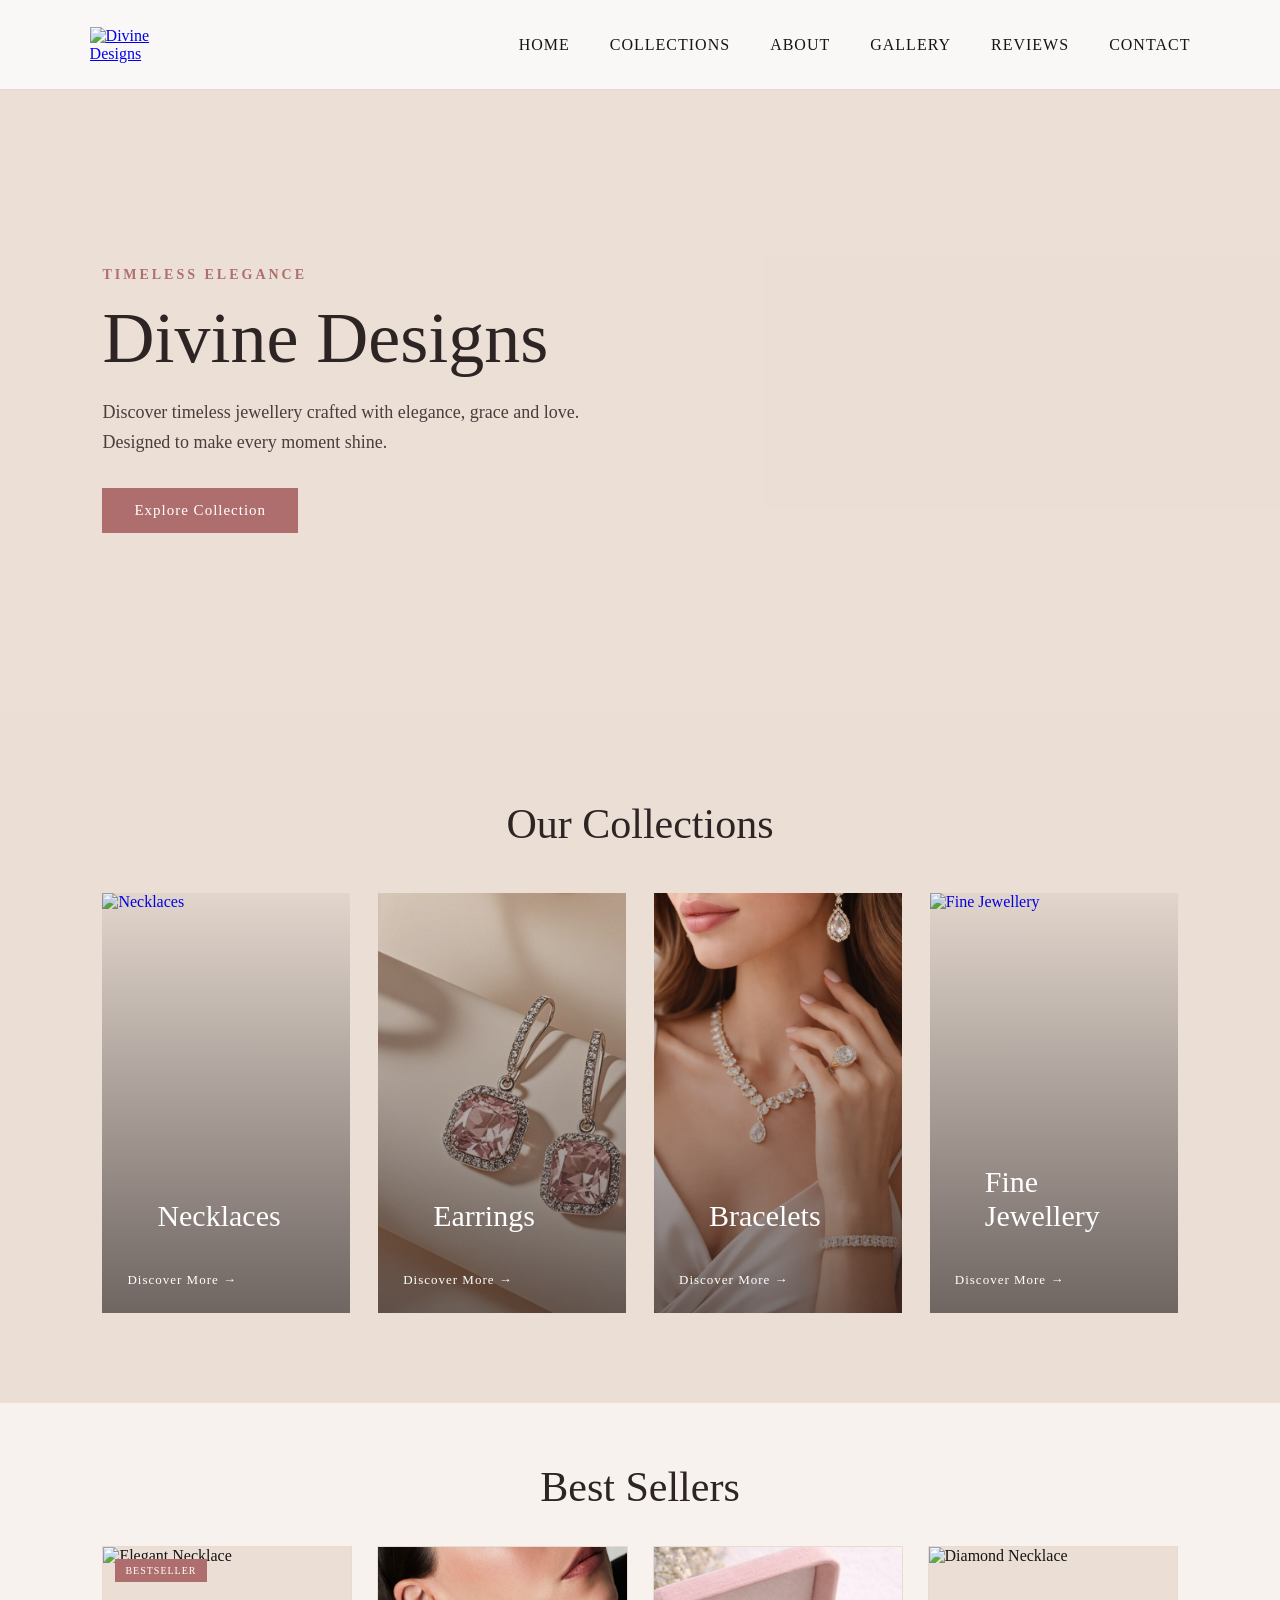
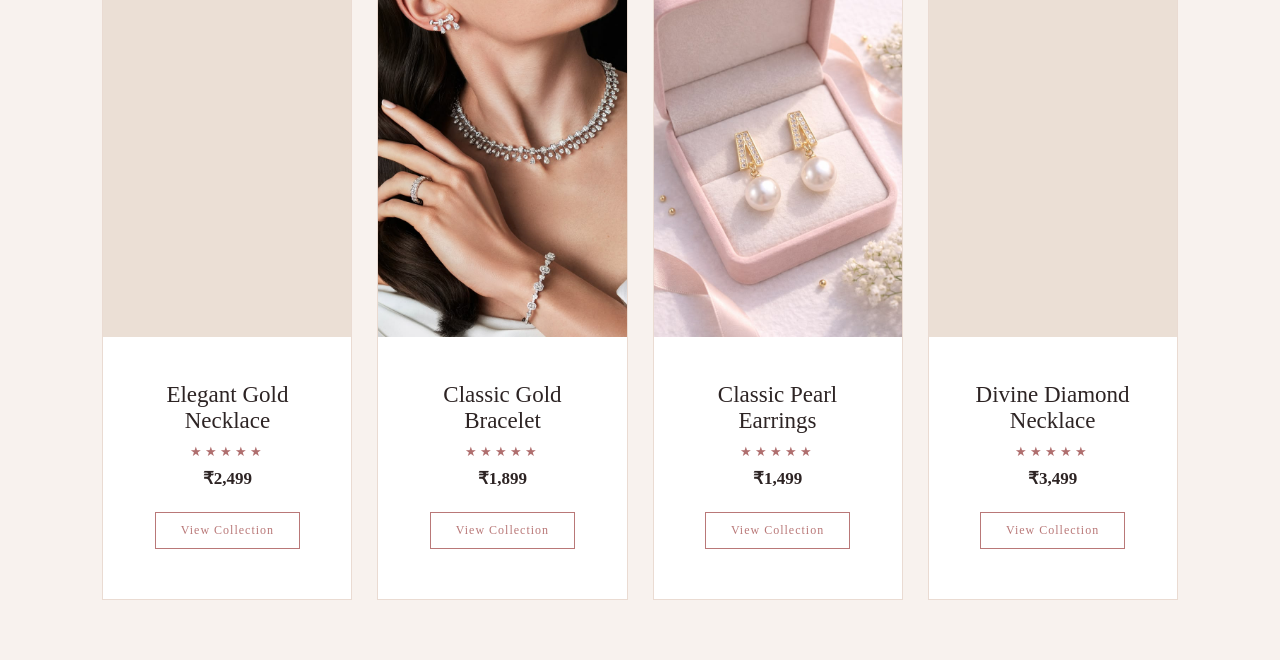
==== index.html @ d39b95ac "Add files via upload" ====
<!DOCTYPE html>
<html lang="en">
<head>
    <meta charset="UTF-8">
    <meta name="viewport" content="width=device-width, initial-scale=1.0">

    <title>Divine Designs | Luxury Jewellery</title>

    <link rel="stylesheet" href="css/style.css">
</head>

<body>

    <!-- Navigation -->
    <header class="navbar">
        <a href="index.html" class="logo">
            <img src="images/logo.png" alt="Divine Designs">
        </a>

        <nav class="nav-links">
            <a href="index.html">Home</a>
            <a href="pages/collections.html">Collections</a>
            <a href="pages/about.html">About</a>
            <a href="pages/gallery.html">Gallery</a>
            <a href="pages/reviews.html">Reviews</a>
            <a href="pages/contact.html">Contact</a>
        </nav>
    </header>
    <!-- Hero Section -->
<section class="hero">
    <div class="hero-content">
        <p class="hero-small">TIMELESS ELEGANCE</p>

        <h1>Divine Designs</h1>

        <p class="hero-text">
            Discover timeless jewellery crafted with elegance,
            grace and love. Designed to make every moment shine.
        </p>

        <a href="pages/collections.html" class="hero-btn">
            Explore Collection
        </a>
    </div>
</section>
<!-- Featured Collections -->
<section class="featured-section">

    <div class="section-heading">
        <h2>Our Collections</h2>
    </div>

    <div class="collection-grid">

        <a href="pages/collections.html" class="collection-card">
            <img src="images/necklace1.jpg" alt="Necklaces">
            <div class="collection-overlay">
                <h3>Necklaces</h3>
                <span>Discover More →</span>
            </div>
        </a>

        <a href="pages/collections.html" class="collection-card">
            <img src="images/earring1.jpg" alt="Earrings">
            <div class="collection-overlay">
                <h3>Earrings</h3>
                <span>Discover More →</span>
            </div>
        </a>

        <a href="pages/collections.html" class="collection-card">
            <img src="images/bracelet1.jpg" alt="Bracelets">
            <div class="collection-overlay">
                <h3>Bracelets</h3>
                <span>Discover More →</span>
            </div>
        </a>

        <a href="pages/collections.html" class="collection-card">
            <img src="images/necklace2.jpg" alt="Fine Jewellery">
            <div class="collection-overlay">
                <h3>Fine Jewellery</h3>
                <span>Discover More →</span>
            </div>
        </a>

    </div>

</section>
<!-- Best Sellers -->
<section class="bestsellers-section">

    <div class="section-heading">
        <h2>Best Sellers</h2>
    </div>

    <div class="product-grid">

        <div class="product-card">
            <div class="product-image">
                <span class="sale-badge">BESTSELLER</span>
                <img src="images/necklace3.jpg" alt="Elegant Necklace">
            </div>
            <div class="product-info">
                <h3>Elegant Gold Necklace</h3>
                <p class="stars">★★★★★</p>
                <p class="price">₹2,499</p>
                <a href="pages/collections.html">View Collection</a>
            </div>
        </div>

        <div class="product-card">
            <div class="product-image">
                <img src="images/bracelet2.jpg" alt="Gold Bracelet">
            </div>
            <div class="product-info">
                <h3>Classic Gold Bracelet</h3>
                <p class="stars">★★★★★</p>
                <p class="price">₹1,899</p>
                <a href="pages/collections.html">View Collection</a>
            </div>
        </div>

        <div class="product-card">
            <div class="product-image">
                <img src="images/earring2.jpg" alt="Pearl Earrings">
            </div>
            <div class="product-info">
                <h3>Classic Pearl Earrings</h3>
                <p class="stars">★★★★★</p>
                <p class="price">₹1,499</p>
                <a href="pages/collections.html">View Collection</a>
            </div>
        </div>

        <div class="product-card">
            <div class="product-image">
                <img src="images/necklace4.jpg" alt="Diamond Necklace">
            </div>
            <div class="product-info">
                <h3>Divine Diamond Necklace</h3>
                <p class="stars">★★★★★</p>
                <p class="price">₹3,499</p>
                <a href="pages/collections.html">View Collection</a>
            </div>
        </div>

    </div>

</section>

</body>
</html>
---- css/style.css ----
/* ==============================
   Divine Designs
   Main Styles
================================= */

* {
    margin: 0;
    padding: 0;
    box-sizing: border-box;
}

body {
    font-family: Georgia, "Times New Roman", serif;
    background: #EBDFD5;
    color: #171414;
}

.navbar {
    width: 100%;
    min-height: 90px;
    padding: 12px 5%;
    display: flex;
    align-items: center;
    justify-content: space-between;
    background: #F8F5F2;
    border-bottom: 1px solid rgba(175, 110, 110, 0.25);
    position: sticky;
    top: 0;
    z-index: 1000;
}

.logo img {
    width: 125px;
    height: auto;
    display: block;
}

.nav-links {
    display: flex;
    align-items: center;
    gap: 32px;
}

.nav-links a {
    text-decoration: none;
    color: #171414;
    font-size: 15px;
    letter-spacing: 1px;
    text-transform: uppercase;
    position: relative;
    transition: color 0.3s ease;
}

.nav-links a::after {
    content: "";
    position: absolute;
    left: 0;
    bottom: -7px;
    width: 0;
    height: 1px;
    background: #AF6E6E;
    transition: width 0.3s ease;
}

.nav-links a:hover {
    color: #AF6E6E;
}

.nav-links a:hover::after {
    width: 100%;
}
/* =========================
   HERO SECTION
========================= */

.hero {
    min-height: 620px;
    background-image: url("../images/hero.jpg");
    background-size: cover;
    background-position: center;
    background-repeat: no-repeat;

    display: flex;
    align-items: center;
    padding: 60px 8%;
    position: relative;
}

/* Soft overlay for better text visibility */
.hero::before {
    content: "";
    position: absolute;
    inset: 0;
    background: rgba(235, 223, 213, 0.25);
}

/* Hero text area */
.hero-content {
    position: relative;
    z-index: 1;
    max-width: 560px;
}

/* Small heading */
.hero-small {
    font-size: 14px;
    letter-spacing: 3px;
    color: #AF6E6E;
    margin-bottom: 18px;
    font-weight: 600;
}

/* Main heading */
.hero h1 {
    font-size: 72px;
    font-weight: 400;
    font-family: Georgia, "Times New Roman", serif;
    color: #2d2424;
    margin: 0 0 20px;
    line-height: 1.05;
}

/* Description */
.hero-text {
    font-size: 18px;
    line-height: 1.7;
    color: #4b3d3d;
    margin-bottom: 30px;
    max-width: 500px;
}

/* Button */
.hero-btn {
    display: inline-block;
    background-color: #AF6E6E;
    color: #ffffff;
    padding: 14px 32px;
    text-decoration: none;
    font-size: 15px;
    letter-spacing: 1px;
    transition: 0.3s ease;
}

/* Button hover */
.hero-btn:hover {
    background-color: #8f5555;
    transform: translateY(-2px);
}
/* =========================
   FEATURED COLLECTIONS
========================= */

.featured-section {
    background-color: #EBDFD5;
    padding: 90px 8%;
}

.section-heading {
    text-align: center;
    margin-bottom: 45px;
}

.section-heading p {
    color: #AF6E6E;
    font-size: 13px;
    letter-spacing: 3px;
    margin-bottom: 10px;
}

.section-heading h2 {
    color: #2d2424;
    font-family: Georgia, "Times New Roman", serif;
    font-size: 42px;
    font-weight: 400;
    margin: 0;
}

.collection-grid {
    display: grid;
    grid-template-columns: repeat(4, 1fr);
    gap: 22px;
}

.collection-card {
    position: relative;
    height: 360px;
    overflow: hidden;
    text-decoration: none;
    display: block;
}

.collection-card img {
    width: 100%;
    height: 100%;
    object-fit: cover;
    transition: transform 0.5s ease;
}

.collection-card::after {
    content: "";
    position: absolute;
    inset: 0;
    background: linear-gradient(
        to top,
        rgba(45, 36, 36, 0.65),
        rgba(45, 36, 36, 0.05)
    );
}

.collection-overlay {
    position: absolute;
    bottom: 25px;
    left: 25px;
    z-index: 2;
    color: white;
}

.collection-overlay h3 {
    font-family: Georgia, "Times New Roman", serif;
    font-size: 28px;
    font-weight: 400;
    margin: 0 0 8px;
}

.collection-overlay span {
    font-size: 13px;
    letter-spacing: 1px;
}

.collection-card:hover img {
    transform: scale(1.06);
}
/* =========================
   BEST SELLERS
========================= */

.bestsellers-section {
    background-color: #F8F2EE;
    padding: 90px 8%;
}

.product-grid {
    display: grid;
    grid-template-columns: repeat(4, 1fr);
    gap: 25px;
}

.product-card {
    background-color: #ffffff;
    border: 1px solid #E5D4CC;
    transition: 0.3s ease;
}

.product-card:hover {
    transform: translateY(-6px);
}

.product-image {
    height: 300px;
    position: relative;
    overflow: hidden;
    background-color: #EBDFD5;
}

.product-image img {
    width: 100%;
    height: 100%;
    object-fit: cover;
    transition: transform 0.5s ease;
}

.product-card:hover .product-image img {
    transform: scale(1.05);
}

.sale-badge {
    position: absolute;
    top: 12px;
    left: 12px;
    z-index: 2;
    background-color: #AF6E6E;
    color: white;
    padding: 6px 10px;
    font-size: 10px;
    letter-spacing: 1px;
}

.product-info {
    text-align: center;
    padding: 20px 15px 25px;
}

.product-info h3 {
    font-family: Georgia, "Times New Roman", serif;
    font-size: 19px;
    font-weight: 400;
    color: #2d2424;
    margin: 0 0 8px;
}

.stars {
    color: #AF6E6E;
    letter-spacing: 3px;
    font-size: 13px;
    margin: 8px 0;
}

.price {
    font-size: 17px;
    color: #2d2424;
    font-weight: 600;
    margin: 10px 0 15px;
}

.product-info a {
    display: inline-block;
    color: #AF6E6E;
    border: 1px solid #AF6E6E;
    padding: 9px 18px;
    text-decoration: none;
    font-size: 12px;
    letter-spacing: 1px;
    transition: 0.3s ease;
}

.product-info a:hover {
    background-color: #AF6E6E;
    color: white;
}
/* =========================
   COMPACT HEADER
========================= */

.navbar {
    height: 100px;
    padding: 0 80px;
    display: flex;
    align-items: center;
    justify-content: space-between;
    background: #faf8f6;
}

.logo img {
    width: 105px;
    height: auto;
    display: block;
}

.nav-links {
    display: flex;
    align-items: center;
    gap: 40px;
}

.nav-links a {
    font-size: 16px;
    letter-spacing: 1px;
}
/* =========================
   COLLECTIONS SECTION
========================= */

.collections {
    padding: 70px 8%;
    background: #eee1d7;
    text-align: center;
}

.collections h2 {
    font-size: 48px;
    margin-bottom: 45px;
}

.collection-grid {
    display: grid;
    grid-template-columns: repeat(4, 1fr);
    gap: 28px;
}

.collection-card {
    position: relative;
    height: 420px;
    overflow: hidden;
}

.collection-card img {
    width: 100%;
    height: 100%;
    object-fit: cover;
}

.collection-card h3 {
    position: absolute;
    bottom: 55px;
    left: 30px;
    color: white;
    font-size: 30px;
    margin: 0;
}

.collection-card a {
    position: absolute;
    bottom: 25px;
    left: 30px;
    color: white;
    font-size: 16px;
    text-decoration: none;
}
/* =========================
   BEST SELLERS
========================= */

.best-sellers {
    padding: 75px 8%;
    background: #faf7f4;
    text-align: center;
}

.best-sellers h2 {
    font-size: 48px;
    margin-bottom: 45px;
}

.products-grid {
    display: grid;
    grid-template-columns: repeat(4, 1fr);
    gap: 28px;
}

.product-card {
    background: #fff;
    border: 1px solid #eadbd2;
    overflow: hidden;
}

.product-card img {
    width: 100%;
    height: 300px;
    object-fit: cover;
}

.product-card h3 {
    font-size: 23px;
    margin: 25px 15px 10px;
}

.product-card p {
    margin: 8px 0;
}

.product-card a {
    display: inline-block;
    margin: 15px 0 25px;
    padding: 10px 25px;
    border: 1px solid #b97878;
    color: #b97878;
    text-decoration: none;
}
/* Compact Header */
.navbar {
    height: 90px;
    padding: 0 7%;
    display: flex;
    align-items: center;
}

/* Smaller Logo */
.logo img {
    width: 80px;
    height: auto;
}

/* Navigation alignment */
.nav-links {
    display: flex;
    align-items: center;
    gap: 40px;
}
/* Improve Best Sellers spacing */
.bestsellers-section {
    padding: 60px 8%;
}

.bestsellers-section .section-heading {
    margin-bottom: 35px;
}

.bestsellers-section .product-image {
    height: 390px;
}

.bestsellers-section .product-image img {
    height: 100%;
    object-fit: cover;
}
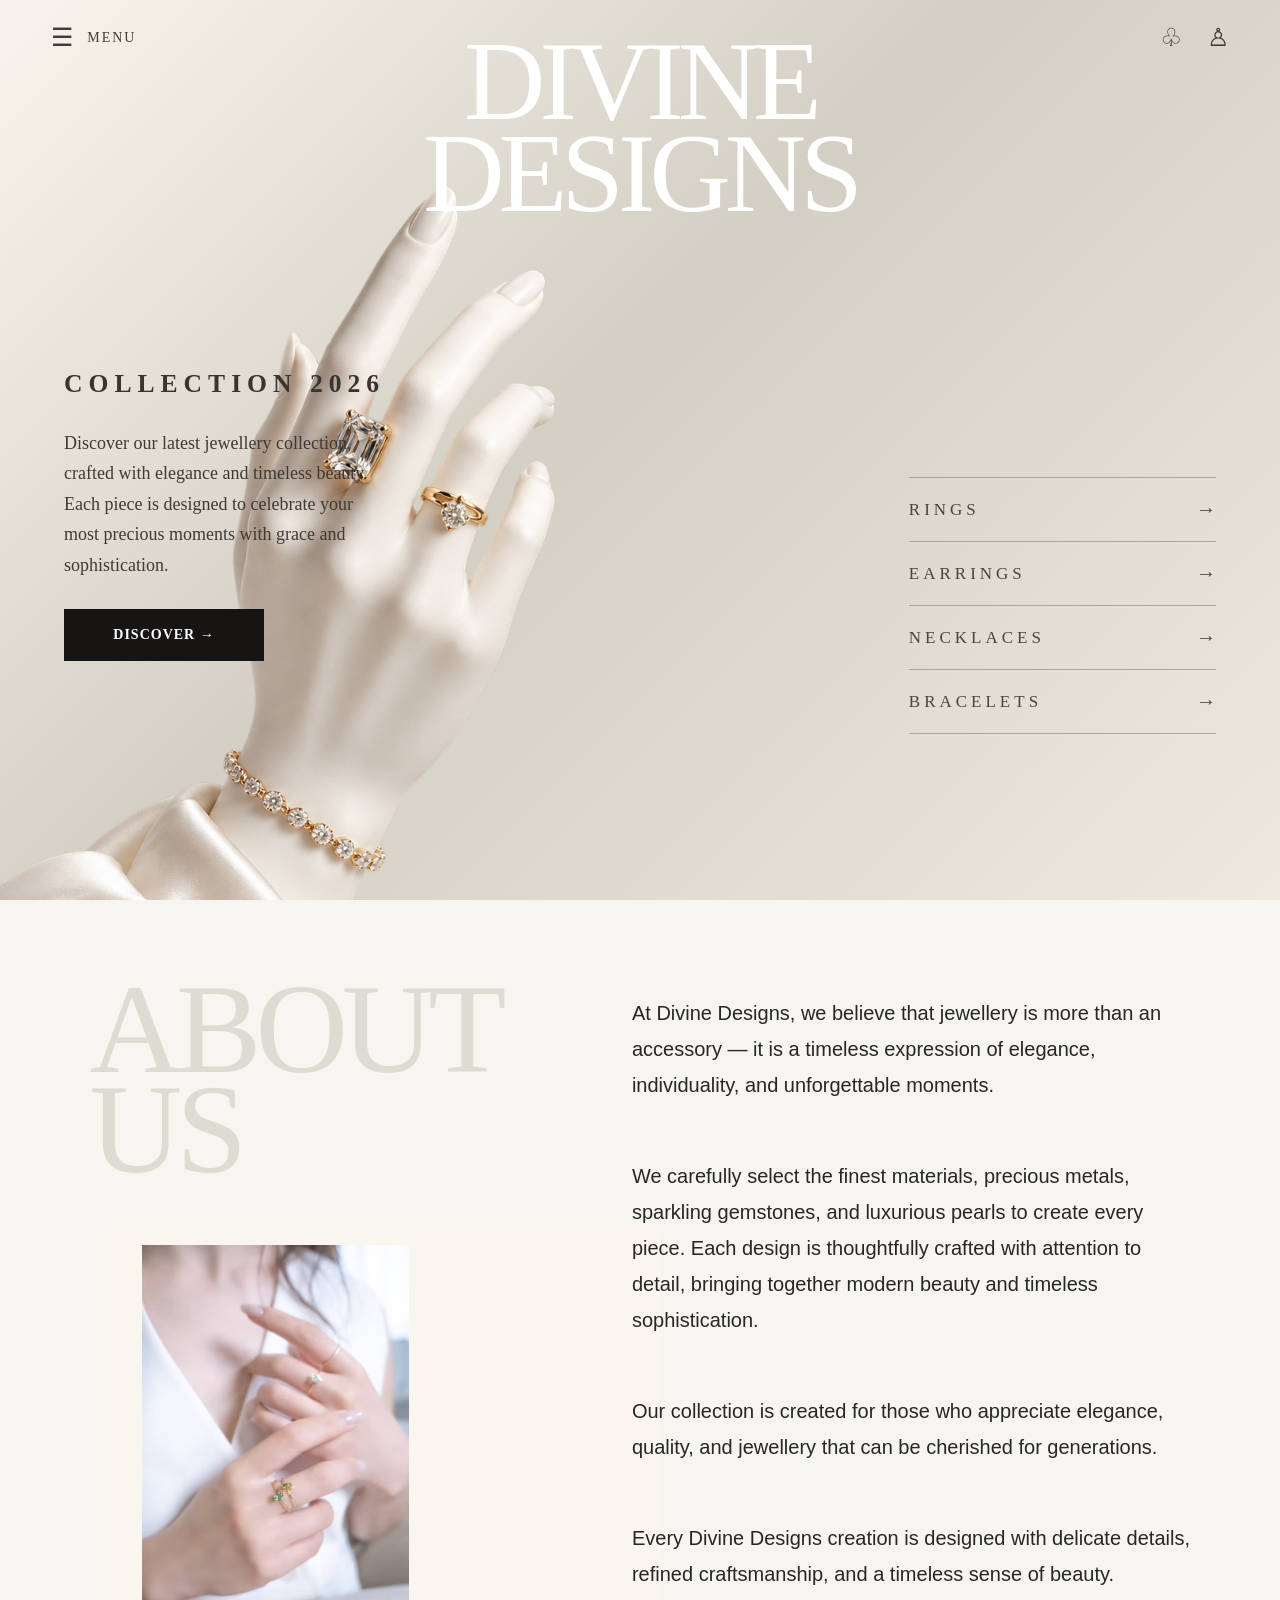
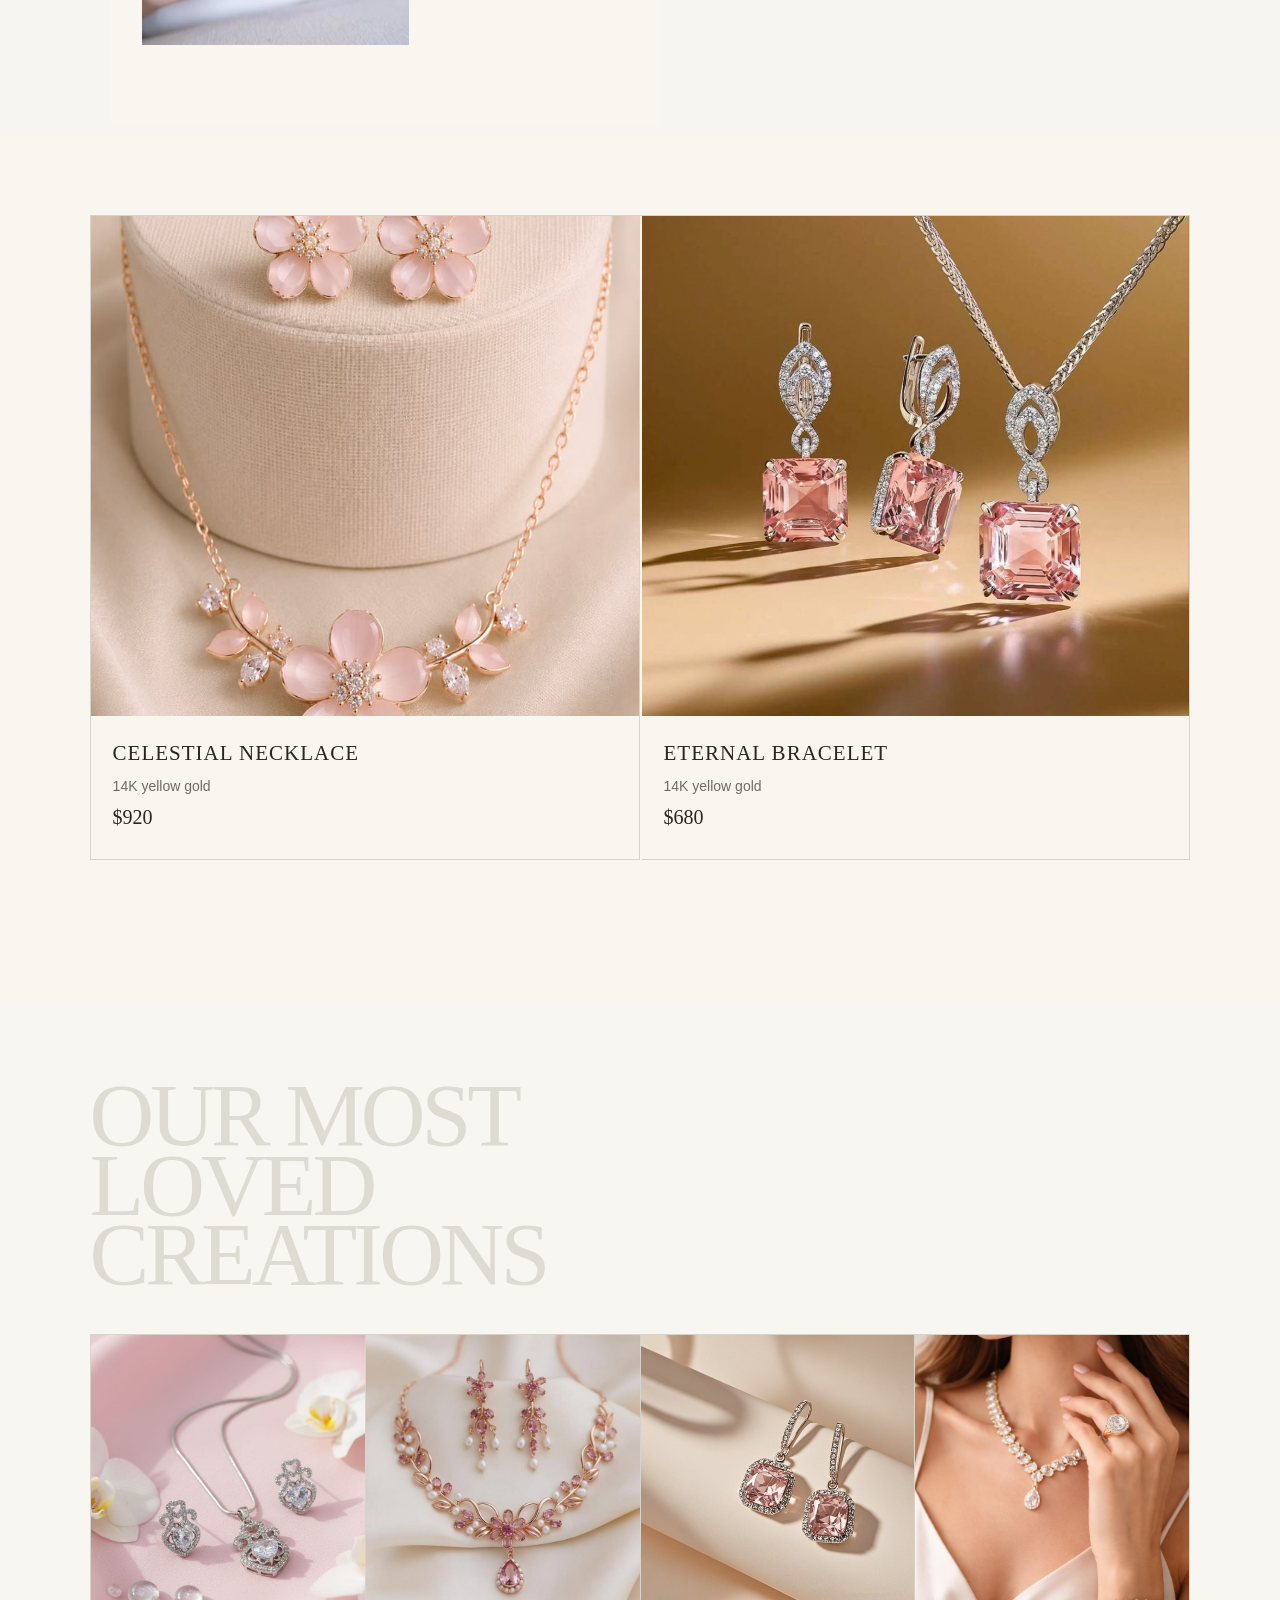
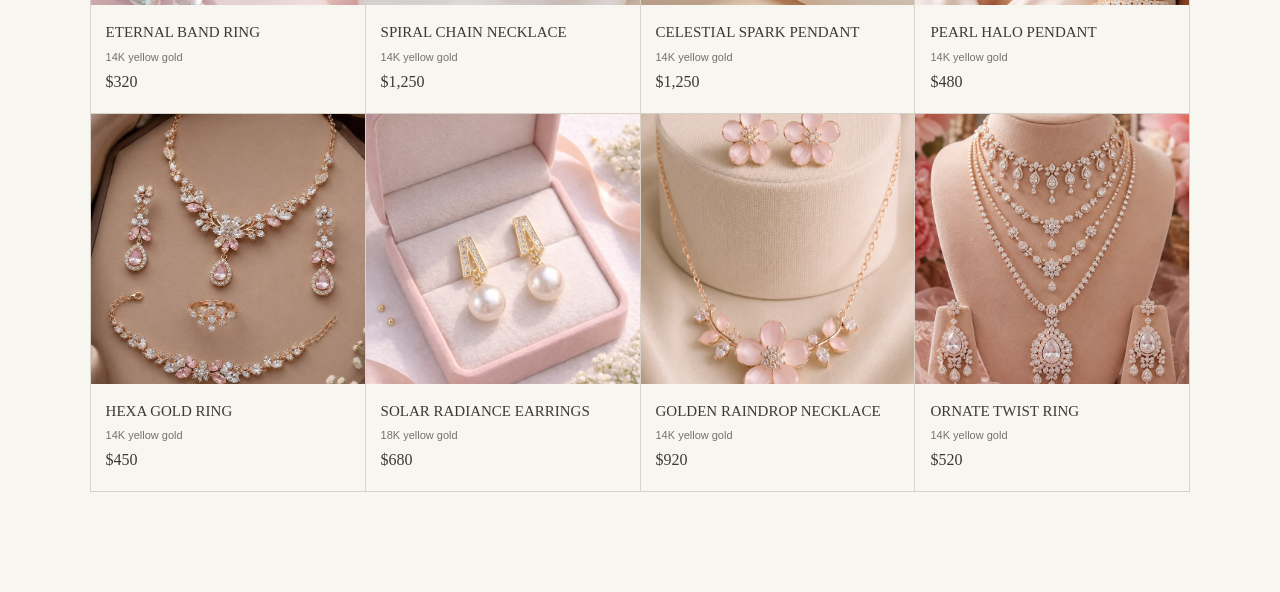
==== commit 163f2f25: "Updated jewellery website" ====
--- a/index.html
+++ b/index.html
@@ -1,153 +1,361 @@
-<!DOCTYPE html>
-<html lang="en">
-<head>
-    <meta charset="UTF-8">
-    <meta name="viewport" content="width=device-width, initial-scale=1.0">
-
-    <title>Divine Designs | Luxury Jewellery</title>
-
-    <link rel="stylesheet" href="css/style.css">
-</head>
-
-<body>
-
-    <!-- Navigation -->
-    <header class="navbar">
-        <a href="index.html" class="logo">
-            <img src="images/logo.png" alt="Divine Designs">
-        </a>
-
-        <nav class="nav-links">
-            <a href="index.html">Home</a>
-            <a href="pages/collections.html">Collections</a>
-            <a href="pages/about.html">About</a>
-            <a href="pages/gallery.html">Gallery</a>
-            <a href="pages/reviews.html">Reviews</a>
-            <a href="pages/contact.html">Contact</a>
-        </nav>
-    </header>
-    <!-- Hero Section -->
-<section class="hero">
-    <div class="hero-content">
-        <p class="hero-small">TIMELESS ELEGANCE</p>
-
-        <h1>Divine Designs</h1>
-
-        <p class="hero-text">
-            Discover timeless jewellery crafted with elegance,
-            grace and love. Designed to make every moment shine.
-        </p>
-
-        <a href="pages/collections.html" class="hero-btn">
-            Explore Collection
-        </a>
-    </div>
-</section>
-<!-- Featured Collections -->
-<section class="featured-section">
-
-    <div class="section-heading">
-        <h2>Our Collections</h2>
-    </div>
-
-    <div class="collection-grid">
-
-        <a href="pages/collections.html" class="collection-card">
-            <img src="images/necklace1.jpg" alt="Necklaces">
-            <div class="collection-overlay">
-                <h3>Necklaces</h3>
-                <span>Discover More →</span>
-            </div>
-        </a>
-
-        <a href="pages/collections.html" class="collection-card">
-            <img src="images/earring1.jpg" alt="Earrings">
-            <div class="collection-overlay">
-                <h3>Earrings</h3>
-                <span>Discover More →</span>
-            </div>
-        </a>
-
-        <a href="pages/collections.html" class="collection-card">
-            <img src="images/bracelet1.jpg" alt="Bracelets">
-            <div class="collection-overlay">
-                <h3>Bracelets</h3>
-                <span>Discover More →</span>
-            </div>
-        </a>
-
-        <a href="pages/collections.html" class="collection-card">
-            <img src="images/necklace2.jpg" alt="Fine Jewellery">
-            <div class="collection-overlay">
-                <h3>Fine Jewellery</h3>
-                <span>Discover More →</span>
-            </div>
-        </a>
-
-    </div>
-
-</section>
-<!-- Best Sellers -->
-<section class="bestsellers-section">
-
-    <div class="section-heading">
-        <h2>Best Sellers</h2>
-    </div>
-
-    <div class="product-grid">
-
-        <div class="product-card">
-            <div class="product-image">
-                <span class="sale-badge">BESTSELLER</span>
-                <img src="images/necklace3.jpg" alt="Elegant Necklace">
-            </div>
-            <div class="product-info">
-                <h3>Elegant Gold Necklace</h3>
-                <p class="stars">★★★★★</p>
-                <p class="price">₹2,499</p>
-                <a href="pages/collections.html">View Collection</a>
-            </div>
-        </div>
-
-        <div class="product-card">
-            <div class="product-image">
-                <img src="images/bracelet2.jpg" alt="Gold Bracelet">
-            </div>
-            <div class="product-info">
-                <h3>Classic Gold Bracelet</h3>
-                <p class="stars">★★★★★</p>
-                <p class="price">₹1,899</p>
-                <a href="pages/collections.html">View Collection</a>
-            </div>
-        </div>
-
-        <div class="product-card">
-            <div class="product-image">
-                <img src="images/earring2.jpg" alt="Pearl Earrings">
-            </div>
-            <div class="product-info">
-                <h3>Classic Pearl Earrings</h3>
-                <p class="stars">★★★★★</p>
-                <p class="price">₹1,499</p>
-                <a href="pages/collections.html">View Collection</a>
-            </div>
-        </div>
-
-        <div class="product-card">
-            <div class="product-image">
-                <img src="images/necklace4.jpg" alt="Diamond Necklace">
-            </div>
-            <div class="product-info">
-                <h3>Divine Diamond Necklace</h3>
-                <p class="stars">★★★★★</p>
-                <p class="price">₹3,499</p>
-                <a href="pages/collections.html">View Collection</a>
-            </div>
-        </div>
-
-    </div>
-
-</section>
-
-</body>
-</html>
+<!DOCTYPE html>
+<html lang="en">
+
+<head>
+    <meta charset="UTF-8">
+    <meta name="viewport" content="width=device-width, initial-scale=1.0">
+
+    <title>Divine Designs | Luxury Jewellery</title>
+
+    <link rel="stylesheet" href="css/style.css">
+</head>
+
+<body>
+
+    <!-- =========================
+         HERO SECTION
+    ========================== -->
+
+    <section class="hero">
+
+        <!-- Background Image -->
+        <div class="hero-background"></div>
+
+
+        <!-- =========================
+             TOP HEADER
+        ========================== -->
+
+        <header class="luxury-header">
+
+            <!-- Left Menu -->
+            <div class="menu-button">
+                <span class="menu-icon">☰</span>
+                <span>MENU</span>
+            </div>
+
+            <!-- Right Icons -->
+            <div class="header-icons">
+
+                <a href="#" aria-label="Shopping bag">
+                    ♧
+                </a>
+
+                <a href="#" aria-label="Account">
+                    ♙
+                </a>
+
+            </div>
+
+        </header>
+
+
+        <!-- =========================
+             MAIN TITLE
+        ========================== -->
+
+        <h1 class="hero-title">
+            DIVINE
+            <br>
+            DESIGNS
+        </h1>
+
+
+        <!-- =========================
+             LEFT CONTENT
+        ========================== -->
+
+        <div class="hero-content">
+
+            <h2>
+                COLLECTION 2026
+            </h2>
+
+            <p>
+                Discover our latest jewellery collection,<br>
+                crafted with elegance and timeless beauty.<br>
+                Each piece is designed to celebrate your<br>
+                most precious moments with grace and<br>
+                sophistication.
+            </p>
+
+            <button class="discover-button">
+                DISCOVER →
+            </button>
+
+        </div>
+
+
+        <!-- =========================
+             HAND IMAGE
+        ========================== -->
+
+        <img
+            src="images/hand.png"
+            alt="Luxury jewellery hand"
+            class="hero-hand"
+        >
+
+
+        <!-- =========================
+             RIGHT CATEGORIES
+        ========================== -->
+
+        <div class="hero-categories">
+
+            <a href="#">
+                <span>RINGS</span>
+                <span>→</span>
+            </a>
+
+            <a href="#">
+                <span>EARRINGS</span>
+                <span>→</span>
+            </a>
+
+            <a href="#">
+                <span>NECKLACES</span>
+                <span>→</span>
+            </a>
+
+            <a href="#">
+                <span>BRACELETS</span>
+                <span>→</span>
+            </a>
+
+        </div>
+
+    </section>
+    <!-- ================= ABOUT SECTION ================= -->
+
+<section class="about-section">
+
+    <div class="about-title">
+        <h2>ABOUT<br>US</h2>
+        <div class="about-model">
+    <img src="images/model.jpg" alt="Jewellery Model">
+</div>
+    </div>
+
+    <div class="about-content">
+
+        <p>
+            At Divine Designs, we believe that jewellery is more than an accessory —
+            it is a timeless expression of elegance, individuality, and unforgettable moments.
+        </p>
+
+        <p>
+            We carefully select the finest materials, precious metals, sparkling gemstones,
+            and luxurious pearls to create every piece. Each design is thoughtfully crafted
+            with attention to detail, bringing together modern beauty and timeless sophistication.
+        </p>
+
+        <p>
+            Our collection is created for those who appreciate elegance, quality,
+            and jewellery that can be cherished for generations.
+        </p>
+        <p>
+            Every Divine Designs creation is designed with delicate details,
+            refined craftsmanship, and a timeless sense of beauty.
+        </p>
+
+    </div>
+
+</section>
+
+
+
+<!-- ================= FEATURED JEWELLERY ================= -->
+
+<section class="featured-jewellery">
+
+
+    <div class="featured-products">
+
+        <!-- Necklace -->
+
+        <a href="#" class="featured-card">
+
+            <div class="featured-image">
+                <img src="images/necklace2.jpg" alt="Luxury Necklace">
+            </div>
+
+            <div class="featured-info">
+                <h3>CELESTIAL NECKLACE</h3>
+                <p>14K yellow gold</p>
+                <span>$920</span>
+    
+
+            </div>
+
+        </a>
+
+
+        <!-- Bracelet -->
+
+        <a href="#" class="featured-card">
+
+            <div class="featured-image">
+                <img src="images/necklace5.jpg" alt="Luxury Bracelet">
+            </div>
+
+            <div class="featured-info">
+                <h3>ETERNAL BRACELET</h3>
+                <p>14K yellow gold</p>
+                <span>$680</span>
+            </div>
+
+        </a>
+
+    </div>
+
+</section>
+
+<!-- =========================
+     OUR MOST LOVED CREATIONS
+========================= -->
+
+<section class="loved-section">
+
+    <div class="loved-heading">
+        <p>OUR MOST</p>
+        <p>LOVED</p>
+        <p>CREATIONS</p>
+    </div>
+
+
+    <div class="loved-grid">
+
+        <!-- Product 1 -->
+        <div class="loved-card">
+
+            <div class="loved-image">
+                <img src="images/pendant1.jpg" alt="Elegant Gold Ring">
+            </div>
+
+            <div class="loved-info">
+                <h3>ETERNAL BAND RING</h3>
+                <p>14K yellow gold</p>
+                <span>$320</span>
+            </div>
+
+        </div>
+
+
+        <!-- Product 2 -->
+        <div class="loved-card">
+
+            <div class="loved-image">
+                <img src="images/necklace1.jpg" alt="Gold Chain Necklace">
+            </div>
+
+            <div class="loved-info">
+                <h3>SPIRAL CHAIN NECKLACE</h3>
+                <p>14K yellow gold</p>
+                <span>$1,250</span>
+            </div>
+
+        </div>
+
+
+        <!-- Product 3 -->
+        <div class="loved-card">
+
+            <div class="loved-image">
+                <img src="images/earrings1.jpg" alt="Gold Pendant">
+            </div>
+
+            <div class="loved-info">
+                <h3>CELESTIAL SPARK PENDANT</h3>
+                <p>14K yellow gold</p>
+                <span>$1,250</span>
+            </div>
+
+        </div>
+
+
+        <!-- Product 4 -->
+        <div class="loved-card">
+
+            <div class="loved-image">
+                <img src="images/bracelet1.jpg" alt="Pearl Pendant">
+            </div>
+
+            <div class="loved-info">
+                <h3>PEARL HALO PENDANT</h3>
+                <p>14K yellow gold</p>
+                <span>$480</span>
+            </div>
+
+        </div>
+
+
+        <!-- Product 5 -->
+        <div class="loved-card">
+
+            <div class="loved-image">
+                <img src="images/necklace3.jpg" alt="Hexa Gold Ring">
+            </div>
+
+            <div class="loved-info">
+                <h3>HEXA GOLD RING</h3>
+                <p>14K yellow gold</p>
+                <span>$450</span>
+            </div>
+
+        </div>
+
+
+        <!-- Product 6 -->
+        <div class="loved-card">
+
+            <div class="loved-image">
+                <img src="images/earrings2.jpg" alt="Gold Earrings">
+            </div>
+
+            <div class="loved-info">
+                <h3>SOLAR RADIANCE EARRINGS</h3>
+                <p>18K yellow gold</p>
+                <span>$680</span>
+            </div>
+
+        </div>
+
+
+        <!-- Product 7 -->
+        <div class="loved-card">
+
+            <div class="loved-image">
+                <img src="images/necklace2.jpg" alt="Diamond Necklace">
+            </div>
+
+            <div class="loved-info">
+                <h3>GOLDEN RAINDROP NECKLACE</h3>
+                <p>14K yellow gold</p>
+                <span>$920</span>
+            </div>
+
+        </div>
+
+
+        <!-- Product 8 -->
+        <div class="loved-card">
+
+            <div class="loved-image">
+                <img src="images/necklace4.jpg" alt="Ornate Gold Ring">
+            </div>
+
+            <div class="loved-info">
+                <h3>ORNATE TWIST RING</h3>
+                <p>14K yellow gold</p>
+                <span>$520</span>
+            </div>
+
+        </div>
+
+    </div>
+
+</section>
+
+</body>
+</html>
--- a/css/style.css
+++ b/css/style.css
@@ -1,495 +1,1384 @@
-/* ==============================
-   Divine Designs
-   Main Styles
-================================= */
-
-* {
-    margin: 0;
-    padding: 0;
-    box-sizing: border-box;
-}
-
-body {
-    font-family: Georgia, "Times New Roman", serif;
-    background: #EBDFD5;
-    color: #171414;
-}
-
-.navbar {
-    width: 100%;
-    min-height: 90px;
-    padding: 12px 5%;
-    display: flex;
-    align-items: center;
-    justify-content: space-between;
-    background: #F8F5F2;
-    border-bottom: 1px solid rgba(175, 110, 110, 0.25);
-    position: sticky;
-    top: 0;
-    z-index: 1000;
-}
-
-.logo img {
-    width: 125px;
-    height: auto;
-    display: block;
-}
-
-.nav-links {
-    display: flex;
-    align-items: center;
-    gap: 32px;
-}
-
-.nav-links a {
-    text-decoration: none;
-    color: #171414;
-    font-size: 15px;
-    letter-spacing: 1px;
-    text-transform: uppercase;
-    position: relative;
-    transition: color 0.3s ease;
-}
-
-.nav-links a::after {
-    content: "";
-    position: absolute;
-    left: 0;
-    bottom: -7px;
-    width: 0;
-    height: 1px;
-    background: #AF6E6E;
-    transition: width 0.3s ease;
-}
-
-.nav-links a:hover {
-    color: #AF6E6E;
-}
-
-.nav-links a:hover::after {
-    width: 100%;
-}
-/* =========================
-   HERO SECTION
-========================= */
-
-.hero {
-    min-height: 620px;
-    background-image: url("../images/hero.jpg");
-    background-size: cover;
-    background-position: center;
-    background-repeat: no-repeat;
-
-    display: flex;
-    align-items: center;
-    padding: 60px 8%;
-    position: relative;
-}
-
-/* Soft overlay for better text visibility */
-.hero::before {
-    content: "";
-    position: absolute;
-    inset: 0;
-    background: rgba(235, 223, 213, 0.25);
-}
-
-/* Hero text area */
-.hero-content {
-    position: relative;
-    z-index: 1;
-    max-width: 560px;
-}
-
-/* Small heading */
-.hero-small {
-    font-size: 14px;
-    letter-spacing: 3px;
-    color: #AF6E6E;
-    margin-bottom: 18px;
-    font-weight: 600;
-}
-
-/* Main heading */
-.hero h1 {
-    font-size: 72px;
-    font-weight: 400;
-    font-family: Georgia, "Times New Roman", serif;
-    color: #2d2424;
-    margin: 0 0 20px;
-    line-height: 1.05;
-}
-
-/* Description */
-.hero-text {
-    font-size: 18px;
-    line-height: 1.7;
-    color: #4b3d3d;
-    margin-bottom: 30px;
-    max-width: 500px;
-}
-
-/* Button */
-.hero-btn {
-    display: inline-block;
-    background-color: #AF6E6E;
-    color: #ffffff;
-    padding: 14px 32px;
-    text-decoration: none;
-    font-size: 15px;
-    letter-spacing: 1px;
-    transition: 0.3s ease;
-}
-
-/* Button hover */
-.hero-btn:hover {
-    background-color: #8f5555;
-    transform: translateY(-2px);
-}
-/* =========================
-   FEATURED COLLECTIONS
-========================= */
-
-.featured-section {
-    background-color: #EBDFD5;
-    padding: 90px 8%;
-}
-
-.section-heading {
-    text-align: center;
-    margin-bottom: 45px;
-}
-
-.section-heading p {
-    color: #AF6E6E;
-    font-size: 13px;
-    letter-spacing: 3px;
-    margin-bottom: 10px;
-}
-
-.section-heading h2 {
-    color: #2d2424;
-    font-family: Georgia, "Times New Roman", serif;
-    font-size: 42px;
-    font-weight: 400;
-    margin: 0;
-}
-
-.collection-grid {
-    display: grid;
-    grid-template-columns: repeat(4, 1fr);
-    gap: 22px;
-}
-
-.collection-card {
-    position: relative;
-    height: 360px;
-    overflow: hidden;
-    text-decoration: none;
-    display: block;
-}
-
-.collection-card img {
-    width: 100%;
-    height: 100%;
-    object-fit: cover;
-    transition: transform 0.5s ease;
-}
-
-.collection-card::after {
-    content: "";
-    position: absolute;
-    inset: 0;
-    background: linear-gradient(
-        to top,
-        rgba(45, 36, 36, 0.65),
-        rgba(45, 36, 36, 0.05)
-    );
-}
-
-.collection-overlay {
-    position: absolute;
-    bottom: 25px;
-    left: 25px;
-    z-index: 2;
-    color: white;
-}
-
-.collection-overlay h3 {
-    font-family: Georgia, "Times New Roman", serif;
-    font-size: 28px;
-    font-weight: 400;
-    margin: 0 0 8px;
-}
-
-.collection-overlay span {
-    font-size: 13px;
-    letter-spacing: 1px;
-}
-
-.collection-card:hover img {
-    transform: scale(1.06);
-}
-/* =========================
-   BEST SELLERS
-========================= */
-
-.bestsellers-section {
-    background-color: #F8F2EE;
-    padding: 90px 8%;
-}
-
-.product-grid {
-    display: grid;
-    grid-template-columns: repeat(4, 1fr);
-    gap: 25px;
-}
-
-.product-card {
-    background-color: #ffffff;
-    border: 1px solid #E5D4CC;
-    transition: 0.3s ease;
-}
-
-.product-card:hover {
-    transform: translateY(-6px);
-}
-
-.product-image {
-    height: 300px;
-    position: relative;
-    overflow: hidden;
-    background-color: #EBDFD5;
-}
-
-.product-image img {
-    width: 100%;
-    height: 100%;
-    object-fit: cover;
-    transition: transform 0.5s ease;
-}
-
-.product-card:hover .product-image img {
-    transform: scale(1.05);
-}
-
-.sale-badge {
-    position: absolute;
-    top: 12px;
-    left: 12px;
-    z-index: 2;
-    background-color: #AF6E6E;
-    color: white;
-    padding: 6px 10px;
-    font-size: 10px;
-    letter-spacing: 1px;
-}
-
-.product-info {
-    text-align: center;
-    padding: 20px 15px 25px;
-}
-
-.product-info h3 {
-    font-family: Georgia, "Times New Roman", serif;
-    font-size: 19px;
-    font-weight: 400;
-    color: #2d2424;
-    margin: 0 0 8px;
-}
-
-.stars {
-    color: #AF6E6E;
-    letter-spacing: 3px;
-    font-size: 13px;
-    margin: 8px 0;
-}
-
-.price {
-    font-size: 17px;
-    color: #2d2424;
-    font-weight: 600;
-    margin: 10px 0 15px;
-}
-
-.product-info a {
-    display: inline-block;
-    color: #AF6E6E;
-    border: 1px solid #AF6E6E;
-    padding: 9px 18px;
-    text-decoration: none;
-    font-size: 12px;
-    letter-spacing: 1px;
-    transition: 0.3s ease;
-}
-
-.product-info a:hover {
-    background-color: #AF6E6E;
-    color: white;
-}
-/* =========================
-   COMPACT HEADER
-========================= */
-
-.navbar {
-    height: 100px;
-    padding: 0 80px;
-    display: flex;
-    align-items: center;
-    justify-content: space-between;
-    background: #faf8f6;
-}
-
-.logo img {
-    width: 105px;
-    height: auto;
-    display: block;
-}
-
-.nav-links {
-    display: flex;
-    align-items: center;
-    gap: 40px;
-}
-
-.nav-links a {
-    font-size: 16px;
-    letter-spacing: 1px;
-}
-/* =========================
-   COLLECTIONS SECTION
-========================= */
-
-.collections {
-    padding: 70px 8%;
-    background: #eee1d7;
-    text-align: center;
-}
-
-.collections h2 {
-    font-size: 48px;
-    margin-bottom: 45px;
-}
-
-.collection-grid {
-    display: grid;
-    grid-template-columns: repeat(4, 1fr);
-    gap: 28px;
-}
-
-.collection-card {
-    position: relative;
-    height: 420px;
-    overflow: hidden;
-}
-
-.collection-card img {
-    width: 100%;
-    height: 100%;
-    object-fit: cover;
-}
-
-.collection-card h3 {
-    position: absolute;
-    bottom: 55px;
-    left: 30px;
-    color: white;
-    font-size: 30px;
-    margin: 0;
-}
-
-.collection-card a {
-    position: absolute;
-    bottom: 25px;
-    left: 30px;
-    color: white;
-    font-size: 16px;
-    text-decoration: none;
-}
-/* =========================
-   BEST SELLERS
-========================= */
-
-.best-sellers {
-    padding: 75px 8%;
-    background: #faf7f4;
-    text-align: center;
-}
-
-.best-sellers h2 {
-    font-size: 48px;
-    margin-bottom: 45px;
-}
-
-.products-grid {
-    display: grid;
-    grid-template-columns: repeat(4, 1fr);
-    gap: 28px;
-}
-
-.product-card {
-    background: #fff;
-    border: 1px solid #eadbd2;
-    overflow: hidden;
-}
-
-.product-card img {
-    width: 100%;
-    height: 300px;
-    object-fit: cover;
-}
-
-.product-card h3 {
-    font-size: 23px;
-    margin: 25px 15px 10px;
-}
-
-.product-card p {
-    margin: 8px 0;
-}
-
-.product-card a {
-    display: inline-block;
-    margin: 15px 0 25px;
-    padding: 10px 25px;
-    border: 1px solid #b97878;
-    color: #b97878;
-    text-decoration: none;
-}
-/* Compact Header */
-.navbar {
-    height: 90px;
-    padding: 0 7%;
-    display: flex;
-    align-items: center;
-}
-
-/* Smaller Logo */
-.logo img {
-    width: 80px;
-    height: auto;
-}
-
-/* Navigation alignment */
-.nav-links {
-    display: flex;
-    align-items: center;
-    gap: 40px;
-}
-/* Improve Best Sellers spacing */
-.bestsellers-section {
-    padding: 60px 8%;
-}
-
-.bestsellers-section .section-heading {
-    margin-bottom: 35px;
-}
-
-.bestsellers-section .product-image {
-    height: 390px;
-}
-
-.bestsellers-section .product-image img {
-    height: 100%;
-    object-fit: cover;
-}+/* =========================================
+   DIVINE DESIGNS
+   LUXURY JEWELLERY HERO SECTION
+========================================= */
+
+
+/* =========================================
+   RESET
+========================================= */
+
+* {
+    margin: 0;
+    padding: 0;
+    box-sizing: border-box;
+}
+
+html,
+body {
+    width: 100%;
+    min-height: 100%;
+}
+
+body {
+    font-family: Georgia, "Times New Roman", serif;
+    background: #ebe7df;
+}
+
+
+/* =========================================
+   HERO SECTION
+========================================= */
+
+.hero {
+    position: relative;
+
+    width: 100%;
+    height: 100vh;
+    min-height: 700px;
+
+    overflow: hidden;
+
+    background: #ebe7df;
+}
+
+
+/* =========================================
+   CREAMY WHITE LUXURY BACKGROUND
+========================================= */
+
+.hero-background {
+    position: absolute;
+    inset: 0;
+
+    width: 100%;
+    height: 100%;
+
+    background:
+        linear-gradient(
+            135deg,
+            #f8f5ee 0%,
+            #d3cfc4 45%,
+            #eee9df 100%
+        );
+
+    z-index: 1;
+}
+
+
+/* =========================================
+   SOFT BACKGROUND OVERLAY
+========================================= */
+
+
+/* =========================================
+   HEADER
+========================================= */
+
+.luxury-header {
+    position: absolute;
+
+    top: 0;
+    left: 0;
+
+    width: 100%;
+    height: 75px;
+
+    padding: 0 4%;
+
+    display: flex;
+    align-items: center;
+    justify-content: space-between;
+
+    z-index: 10;
+
+    color: #403b35;
+}
+
+
+/* =========================================
+   MENU
+========================================= */
+
+.menu-button {
+    display: flex;
+
+    align-items: center;
+
+    gap: 12px;
+
+    color: #403b35;
+
+    font-size: 14px;
+
+    letter-spacing: 2px;
+
+    font-family: Georgia, "Times New Roman", serif;
+
+    cursor: pointer;
+}
+
+
+.menu-icon {
+    font-family: Arial, sans-serif;
+
+    font-size: 25px;
+
+    font-weight: 300;
+
+    line-height: 1;
+}
+
+
+/* =========================================
+   HEADER RIGHT ICONS
+========================================= */
+
+.header-icons {
+    display: flex;
+
+    align-items: center;
+
+    gap: 25px;
+}
+
+
+.header-icons a {
+    text-decoration: none;
+
+    color: #403b35;
+
+    font-size: 25px;
+
+    line-height: 1;
+
+    transition: opacity 0.3s ease;
+}
+
+
+.header-icons a:hover {
+    opacity: 0.5;
+}
+
+
+/* =========================================
+   MAIN TITLE
+========================================= */
+
+.hero-title {
+    position: absolute;
+
+    top: 35px;
+    left: 50%;
+
+    transform: translateX(-50%);
+
+    z-index: 5;
+
+    width: max-content;
+
+    text-align: center;
+
+    color: #ffffff;
+
+    font-family: Georgia, "Times New Roman", serif;
+
+    font-size: clamp(75px, 8.8vw, 145px);
+
+    font-weight: 400;
+
+    line-height: 0.82;
+
+    letter-spacing: -6px;
+
+    text-transform: uppercase;
+
+    white-space: nowrap;
+}
+
+
+/* =========================================
+   LEFT CONTENT
+========================================= */
+
+.hero-content {
+    position: absolute;
+
+    left: 5%;
+
+    top: 41%;
+
+    z-index: 6;
+
+    width: 410px;
+
+    color: #3c3731;
+}
+
+
+/* =========================================
+   COLLECTION TITLE
+========================================= */
+
+.hero-content h2 {
+    font-family: Georgia, "Times New Roman", serif;
+
+    font-size: clamp(25px, 2vw, 32px);
+
+    font-weight: 700;
+
+    letter-spacing: 6px;
+
+    line-height: 1.2;
+
+    margin-bottom: 28px;
+
+    color: #39342f;
+}
+
+
+/* =========================================
+   DESCRIPTION
+========================================= */
+
+.hero-content p {
+    font-family: Georgia, "Times New Roman", serif;
+
+    font-size: 18px;
+
+    font-weight: 400;
+
+    line-height: 1.7;
+
+    color: #403a34;
+
+    margin-bottom: 28px;
+}
+
+
+/* =========================================
+   DISCOVER BUTTON
+========================================= */
+
+.discover-button {
+    border: none;
+
+    background: #171414;
+
+    color: #ffffff;
+
+    padding: 18px 38px;
+
+    min-width: 200px;
+
+    font-family: Georgia, "Times New Roman", serif;
+
+    font-size: 14px;
+
+    font-weight: 600;
+
+    letter-spacing: 1px;
+
+    cursor: pointer;
+
+    transition:
+        background 0.3s ease,
+        transform 0.3s ease;
+}
+
+
+.discover-button:hover {
+    background: #3c3834;
+
+    transform: translateY(-2px);
+}
+
+
+/* =========================================
+   HAND IMAGE
+========================================= */
+
+/* =================================
+   HERO HAND - FINAL POSITION
+================================= */
+
+.hero-hand {
+    position: absolute;
+
+    /* Move hand toward center */
+    right: 27%;
+
+    /* Make hand bigger */
+    bottom: -90px;
+    height: 90vh;
+
+    width: auto;
+    max-width: none;
+
+    object-fit: contain;
+
+    z-index: 3;
+    pointer-events: none;
+}
+/* =========================================
+   RIGHT CATEGORY LIST
+========================================= */
+
+.hero-categories {
+    position: absolute;
+
+    right: 5%;
+
+    top: 53%;
+
+    z-index: 6;
+
+    width: 24%;
+
+    min-width: 300px;
+
+    max-width: 400px;
+}
+
+
+/* =========================================
+   CATEGORY LINKS
+========================================= */
+
+.hero-categories a {
+    display: flex;
+
+    align-items: center;
+
+    justify-content: space-between;
+
+    width: 100%;
+
+    padding: 20px 0;
+
+    border-top: 1px solid rgba(70, 65, 58, 0.35);
+
+    text-decoration: none;
+
+    color: #4b443d;
+
+    font-family: Georgia, "Times New Roman", serif;
+
+    font-size: 17px;
+
+    letter-spacing: 4px;
+
+    transition:
+        padding-left 0.3s ease,
+        color 0.3s ease;
+}
+
+
+/* Last border */
+
+.hero-categories a:last-child {
+    border-bottom: 1px solid rgba(70, 65, 58, 0.35);
+}
+
+
+/* Arrow */
+
+.hero-categories a span:last-child {
+    font-family: Arial, sans-serif;
+
+    font-size: 20px;
+
+    letter-spacing: 0;
+}
+
+
+/* Hover */
+
+.hero-categories a:hover {
+    padding-left: 10px;
+
+    color: #171414;
+}
+
+
+/* =========================================
+   RESPONSIVE - TABLET
+========================================= */
+
+@media (max-width: 1100px) {
+
+    .hero-title {
+        font-size: 90px;
+
+        top: 45px;
+    }
+
+    .hero-content {
+        left: 5%;
+
+        width: 360px;
+    }
+
+    .hero-content h2 {
+        font-size: 25px;
+
+        letter-spacing: 4px;
+    }
+
+    .hero-content p {
+        font-size: 16px;
+    }
+
+    .hero-hand {
+        left: 37%;
+
+        height: 72vh;
+    }
+
+    .hero-categories {
+        right: 4%;
+
+        width: 23%;
+
+        min-width: 240px;
+    }
+
+    .hero-categories a {
+        font-size: 15px;
+
+        padding: 16px 0;
+    }
+}
+
+
+/* =========================================
+   RESPONSIVE - MOBILE
+========================================= */
+
+@media (max-width: 768px) {
+
+    .hero {
+        min-height: 850px;
+
+        height: auto;
+
+        padding-bottom: 50px;
+    }
+
+
+    /* Header */
+
+    .luxury-header {
+        height: 65px;
+
+        padding: 0 6%;
+    }
+
+
+    .menu-button {
+        font-size: 12px;
+
+        gap: 8px;
+    }
+
+
+    .menu-icon {
+        font-size: 21px;
+    }
+
+
+    .header-icons {
+        gap: 15px;
+    }
+
+
+    .header-icons a {
+        font-size: 21px;
+    }
+
+
+    /* Title */
+
+    .hero-title {
+        top: 70px;
+
+        font-size: clamp(55px, 15vw, 90px);
+
+        letter-spacing: -4px;
+
+        line-height: 0.84;
+    }
+
+
+    /* Left content */
+
+    .hero-content {
+        top: 270px;
+
+        left: 7%;
+
+        width: 86%;
+    }
+
+
+    .hero-content h2 {
+        font-size: 24px;
+
+        letter-spacing: 3px;
+
+        margin-bottom: 20px;
+    }
+
+
+    .hero-content p {
+        font-size: 16px;
+
+        line-height: 1.6;
+    }
+
+
+    /* Hand */
+
+    .hero-hand {
+        left: 25%;
+
+        bottom: 110px;
+
+        height: 48vh;
+
+        opacity: 0.95;
+    }
+
+
+    /* Categories */
+
+    .hero-categories {
+        top: auto;
+
+        bottom: 30px;
+
+        left: 7%;
+
+        width: 86%;
+
+        min-width: 0;
+
+        max-width: none;
+    }
+
+
+    .hero-categories a {
+        padding: 11px 0;
+
+        font-size: 13px;
+
+        letter-spacing: 3px;
+    }
+
+}
+
+
+/* =========================================
+   SMALL MOBILE
+========================================= */
+
+@media (max-width: 480px) {
+
+    .hero {
+        min-height: 820px;
+    }
+
+
+    .hero-title {
+        font-size: 55px;
+
+        top: 75px;
+    }
+
+
+    .hero-content {
+        top: 245px;
+    }
+
+
+    .hero-content h2 {
+        font-size: 20px;
+
+        letter-spacing: 2px;
+    }
+
+
+    .hero-content p {
+        font-size: 14px;
+    }
+
+
+    .discover-button {
+        padding: 14px 28px;
+
+        min-width: 170px;
+    }
+
+
+    .hero-hand {
+        left: 18%;
+
+        bottom: 135px;
+
+        height: 40vh;
+    }
+
+
+    .hero-categories a {
+        font-size: 12px;
+
+        padding: 9px 0;
+    }
+
+}
+/* =========================================
+   ABOUT US SECTION
+========================================= */
+
+.about-section {
+    background: #f8f6f0;
+    padding: 90px 7%;
+    display: grid;
+    grid-template-columns: 40% 60%;
+    gap: 50px;
+    min-height: 430px;
+    align-items: start;
+}
+
+/* Large ABOUT US heading */
+
+.about-title h2 {
+    margin: 0;
+    font-family: Georgia, "Times New Roman", serif;
+    font-size: clamp(70px, 9vw, 125px);
+    line-height: 0.78;
+    font-weight: 400;
+    letter-spacing: -5px;
+    color: #dedbd3;
+}
+
+/* About text */
+
+.about-content {
+    max-width: 600px;
+    padding-top: 8px;
+}
+
+.about-content p {
+    font-family: Arial, sans-serif;
+    font-size: 15px;
+    line-height: 1.7;
+    color: #4b4741;
+    margin-bottom: 25px;
+}
+
+.about-content .about-intro {
+    font-size: 16px;
+    line-height: 1.65;
+    margin-bottom: 35px;
+}
+
+
+/* =========================================
+   OUR MOST LOVED CREATIONS
+========================================= */
+
+.loved-section {
+    background: #f8f6f0;
+    padding: 80px 7% 100px;
+}
+
+/* Large heading */
+
+.loved-heading {
+    margin-bottom: 45px;
+}
+
+.loved-heading p {
+    margin: 0;
+    font-family: Georgia, "Times New Roman", serif;
+    font-size: clamp(55px, 7vw, 100px);
+    line-height: 0.78;
+    font-weight: 400;
+    letter-spacing: -4px;
+    color: #dedbd3;
+}
+
+
+/* Jewellery grid */
+
+.loved-grid {
+    display: grid;
+    grid-template-columns: repeat(4, 1fr);
+    border-top: 1px solid #d8d2c8;
+    border-left: 1px solid #d8d2c8;
+}
+
+
+/* Product card */
+
+.loved-card {
+    background: #f8f6f0;
+    border-right: 1px solid #d8d2c8;
+    border-bottom: 1px solid #d8d2c8;
+    overflow: hidden;
+}
+
+
+/* Product image */
+
+.loved-image {
+    width: 100%;
+    height: 270px;
+    overflow: hidden;
+    background: #eeeae2;
+}
+
+.loved-image img {
+    width: 100%;
+    height: 100%;
+    display: block;
+    object-fit: cover;
+    transition: transform 0.5s ease;
+}
+
+
+/* Image hover */
+
+.loved-card:hover .loved-image img {
+    transform: scale(1.06);
+}
+
+
+/* Product information */
+
+.loved-info {
+    padding: 18px 15px 22px;
+}
+
+.loved-info h3 {
+    font-family: Georgia, "Times New Roman", serif;
+    font-size: 15px;
+    font-weight: 400;
+    color: #3e3933;
+    margin: 0 0 8px;
+    line-height: 1.3;
+}
+
+.loved-info p {
+    font-family: Arial, sans-serif;
+    font-size: 11px;
+    color: #777169;
+    margin: 0 0 10px;
+}
+
+.loved-info span {
+    font-family: Georgia, "Times New Roman", serif;
+    font-size: 16px;
+    color: #3e3933;
+}
+
+
+/* =========================================
+   HOVER EFFECT
+========================================= */
+
+.loved-card {
+    transition: background 0.3s ease;
+}
+
+.loved-card:hover {
+    background: #f1eee7;
+}
+
+
+/* =========================================
+   TABLET
+========================================= */
+
+@media (max-width: 900px) {
+
+    .about-section {
+        grid-template-columns: 1fr;
+        gap: 30px;
+        padding: 70px 7%;
+    }
+
+    .about-title h2 {
+        font-size: 75px;
+    }
+
+    .loved-grid {
+        grid-template-columns: repeat(2, 1fr);
+    }
+
+}
+
+
+/* =========================================
+   MOBILE
+========================================= */
+
+@media (max-width: 550px) {
+
+    .about-section {
+        padding: 60px 6%;
+    }
+
+    .about-title h2 {
+        font-size: 65px;
+    }
+
+    .about-content p {
+        font-size: 14px;
+    }
+
+    .loved-section {
+        padding: 60px 6%;
+    }
+
+    .loved-heading p {
+        font-size: 55px;
+    }
+
+    .loved-grid {
+        grid-template-columns: 1fr;
+    }
+
+    .loved-image {
+        height: 300px;
+    }
+
+}
+/* =====================================================
+   ABOUT SECTION
+===================================================== */
+
+.about-section {
+    background: #f8f6ef;
+    min-height: 650px;
+    padding: 120px 7%;
+    display: grid;
+    grid-template-columns: 40% 60%;
+    align-items: start;
+    box-sizing: border-box;
+}
+
+.about-title h2 {
+    margin: 0;
+    font-family: Georgia, "Times New Roman", serif;
+    font-size: clamp(90px, 10vw, 160px);
+    line-height: 0.78;
+    font-weight: 400;
+    letter-spacing: -6px;
+    color: #dedbd3;
+}
+
+.about-content {
+    padding-top: 15px;
+    padding-right: 5%;
+}
+
+.about-content p {
+    margin: 0 0 55px;
+    max-width: 720px;
+    font-family: Arial, sans-serif;
+    font-size: 20px;
+    line-height: 1.8;
+    color: #292623;
+}
+
+
+/* =====================================================
+   MODEL SECTION
+===================================================== */
+
+.about-model {
+    background: #f8f6ef;
+    padding: 20px 7% 120px;
+
+    display: grid;
+    grid-template-columns: 55% 45%;
+    align-items: center;
+    gap: 60px;
+}
+
+.model-image {
+    width: 100%;
+    height: 620px;
+    overflow: hidden;
+}
+
+.model-image img {
+    width: 100%;
+    height: 100%;
+    object-fit: cover;
+    display: block;
+    transition: transform 0.6s ease;
+}
+
+.model-image:hover img {
+    transform: scale(1.03);
+}
+
+
+.model-text {
+    padding: 40px;
+}
+
+.model-text span {
+    font-family: Arial, sans-serif;
+    font-size: 13px;
+    letter-spacing: 4px;
+    color: #77716a;
+}
+
+.model-text h3 {
+    margin: 25px 0;
+    font-family: Georgia, "Times New Roman", serif;
+    font-size: 48px;
+    line-height: 1.05;
+    font-weight: 400;
+    color: #292623;
+}
+
+.model-text p {
+    max-width: 420px;
+    font-family: Arial, sans-serif;
+    font-size: 17px;
+    line-height: 1.7;
+    color: #514c47;
+}
+
+
+/* =====================================================
+   MOST LOVED CREATIONS
+===================================================== */
+
+.featured-jewellery {
+    background: #f8f6ef;
+    padding: 80px 7% 140px;
+}
+
+.featured-heading h2 {
+    margin: 0 0 70px;
+
+    font-family: Georgia, "Times New Roman", serif;
+    font-size: clamp(75px, 9vw, 145px);
+    line-height: 0.82;
+    font-weight: 400;
+    letter-spacing: -5px;
+
+    color: #dedbd3;
+}
+
+
+/* =====================================================
+   TWO JEWELLERY CARDS
+===================================================== */
+
+.featured-products {
+    display: grid;
+    grid-template-columns: repeat(2, 1fr);
+    gap: 2px;
+
+    border-top: 1px solid #d8d4cb;
+    border-left: 1px solid #d8d4cb;
+}
+
+.featured-card {
+    display: block;
+
+    text-decoration: none;
+    color: inherit;
+
+    background: #f8f6ef;
+
+    border-right: 1px solid #d8d4cb;
+    border-bottom: 1px solid #d8d4cb;
+
+    transition: transform 0.3s ease;
+}
+
+.featured-card:hover {
+    transform: translateY(-5px);
+}
+
+
+/* Jewellery image */
+
+.featured-image {
+    width: 100%;
+    height: 500px;
+    overflow: hidden;
+}
+
+.featured-image img {
+    width: 100%;
+    height: 100%;
+
+    object-fit: cover;
+    display: block;
+
+    transition: transform 0.6s ease;
+}
+
+.featured-card:hover .featured-image img {
+    transform: scale(1.04);
+}
+
+
+/* Jewellery details */
+
+.featured-info {
+    padding: 25px 22px 30px;
+}
+
+.featured-info h3 {
+    margin: 0 0 12px;
+
+    font-family: Georgia, "Times New Roman", serif;
+    font-size: 21px;
+    font-weight: 400;
+    letter-spacing: 1px;
+
+    color: #292623;
+}
+
+.featured-info p {
+    margin: 0 0 12px;
+
+    font-family: Arial, sans-serif;
+    font-size: 14px;
+
+    color: #716b64;
+}
+
+.featured-info span {
+    font-family: Georgia, "Times New Roman", serif;
+    font-size: 20px;
+    color: #292623;
+}
+
+
+/* =====================================================
+   RESPONSIVE DESIGN
+===================================================== */
+
+@media (max-width: 900px) {
+
+    .about-section {
+        grid-template-columns: 1fr;
+        padding: 80px 6%;
+    }
+
+    .about-title {
+        margin-bottom: 60px;
+    }
+
+    .about-title h2 {
+        font-size: 100px;
+    }
+
+    .about-content {
+        padding: 0;
+    }
+
+    .about-content p {
+        font-size: 18px;
+        margin-bottom: 35px;
+    }
+
+
+    .about-model {
+        grid-template-columns: 1fr;
+        padding: 20px 6% 80px;
+        gap: 30px;
+    }
+
+    .model-image {
+        height: 550px;
+    }
+
+    .model-text {
+        padding: 20px 0;
+    }
+
+    .model-text h3 {
+        font-size: 40px;
+    }
+
+
+    .featured-jewellery {
+        padding: 70px 6% 100px;
+    }
+
+    .featured-heading h2 {
+        font-size: 80px;
+        margin-bottom: 50px;
+    }
+
+    .featured-products {
+        grid-template-columns: 1fr;
+    }
+
+    .featured-image {
+        height: 500px;
+    }
+}
+
+
+/* =====================================================
+   MOBILE
+===================================================== */
+
+@media (max-width: 600px) {
+
+    .about-section {
+        padding: 70px 5%;
+    }
+
+    .about-title h2 {
+        font-size: 75px;
+        letter-spacing: -3px;
+    }
+
+    .about-content p {
+        font-size: 16px;
+        line-height: 1.7;
+    }
+
+    .about-model {
+        padding: 10px 5% 70px;
+    }
+
+    .model-image {
+        height: 430px;
+    }
+
+    .model-text h3 {
+        font-size: 34px;
+    }
+
+    .model-text p {
+        font-size: 15px;
+    }
+
+    .featured-jewellery {
+        padding: 60px 5% 80px;
+    }
+
+    .featured-heading h2 {
+        font-size: 65px;
+        letter-spacing: -3px;
+    }
+
+    .featured-image {
+        height: 400px;
+    }
+
+    .featured-info h3 {
+        font-size: 18px;
+    }
+}
+/* ================================
+   ABOUT SECTION - SMALL MODEL
+================================ */
+
+.about-section {
+    display: grid;
+    grid-template-columns: 42% 58%;
+    gap: 80px;
+    padding: 80px 7% 10px;
+    background: #f7f5ef;
+    align-items: start;
+}
+
+.about-left {
+    position: relative;
+}
+
+.about-left h2 {
+    margin: 0;
+    font-family: Georgia, "Times New Roman", serif;
+    font-size: clamp(80px, 10vw, 150px);
+    line-height: 0.78;
+    font-weight: 400;
+    color: #ddd9d0;
+    letter-spacing: -5px;
+}
+
+/* Small model image below ABOUT US */
+
+.about-model {
+    width: 550px;
+    height: 500px;
+    margin-top: 45px;
+    margin-left: 20px;
+    overflow: hidden;
+}
+
+.about-model img {
+    width: 100%;
+    height: 100%;
+    object-fit: cover;
+    display: block;
+}
+
+
+/* About text */
+
+.about-text {
+    padding-top: 15px;
+    max-width: 700px;
+}
+
+.about-text p {
+    margin: 0 0 55px;
+    font-family: Arial, Helvetica, sans-serif;
+    font-size: 19px;
+    line-height: 1.8;
+    color: #292929;
+}
+
+
+/* ================================
+   JEWELLERY COLLECTION
+   SMALLER IMAGES
+================================ */
+
+.collection-section {
+    padding: 10px 7% 100px;
+    background: #f7f5ef;
+}
+
+.collection-section h2 {
+    font-family: Georgia, "Times New Roman", serif;
+    font-size: clamp(70px, 9vw, 140px);
+    line-height: 0.82;
+    font-weight: 400;
+    color: #ddd9d0;
+    margin: 0 0 70px;
+    max-width: 650px;
+}
+
+
+/* Jewellery grid */
+
+.jewellery-grid {
+    display: grid;
+    grid-template-columns: repeat(4, 1fr);
+    gap: 0;
+    max-width: 1200px;
+    margin: auto;
+}
+
+.jewellery-card {
+    background: #f7f5ef;
+    border: 1px solid #dedbd3;
+    overflow: hidden;
+}
+
+
+/* Make jewellery images smaller */
+
+.jewellery-card img {
+    width: 100%;
+    height: 230px;
+    object-fit: cover;
+    display: block;
+}
+
+
+/* Product information */
+
+.jewellery-card .product-info {
+    padding: 20px;
+}
+
+.jewellery-card h3 {
+    font-family: Georgia, "Times New Roman", serif;
+    font-size: 18px;
+    font-weight: 400;
+    margin: 0 0 10px;
+}
+
+.jewellery-card p {
+    font-family: Arial, Helvetica, sans-serif;
+    font-size: 13px;
+    color: #666;
+    margin: 0 0 12px;
+}
+
+.jewellery-card .price {
+    font-family: Georgia, "Times New Roman", serif;
+    font-size: 18px;
+    color: #222;
+}
+
+
+/* ================================
+   MOBILE
+================================ */
+
+@media (max-width: 768px) {
+
+    .about-section {
+        grid-template-columns: 1fr;
+        padding: 70px 6%;
+        gap: 40px;
+    }
+
+    .about-left h2 {
+        font-size: 80px;
+    }
+
+    .about-model {
+        width: 180px;
+        height: 230px;
+        margin-left: 0;
+    }
+
+    .about-text {
+        padding-top: 0;
+    }
+
+    .about-text p {
+        font-size: 16px;
+        margin-bottom: 35px;
+    }
+
+    .collection-section {
+        padding: 60px 6%;
+    }
+
+    .collection-section h2 {
+        font-size: 70px;
+        margin-bottom: 45px;
+    }
+
+    .jewellery-grid {
+        grid-template-columns: repeat(2, 1fr);
+    }
+
+    .jewellery-card img {
+        height: 180px;
+    }
+}
+
+/* Reduce gap before Our Most Loved section */
+.most-loved {
+    margin-top: 0px !important;
+    padding-top: 0 !important;
+}
+
+/* Reduce space after jewellery cards */
+.products-section {
+    margin-bottom: 0 !important;
+    padding-bottom: 0 !important;
+}
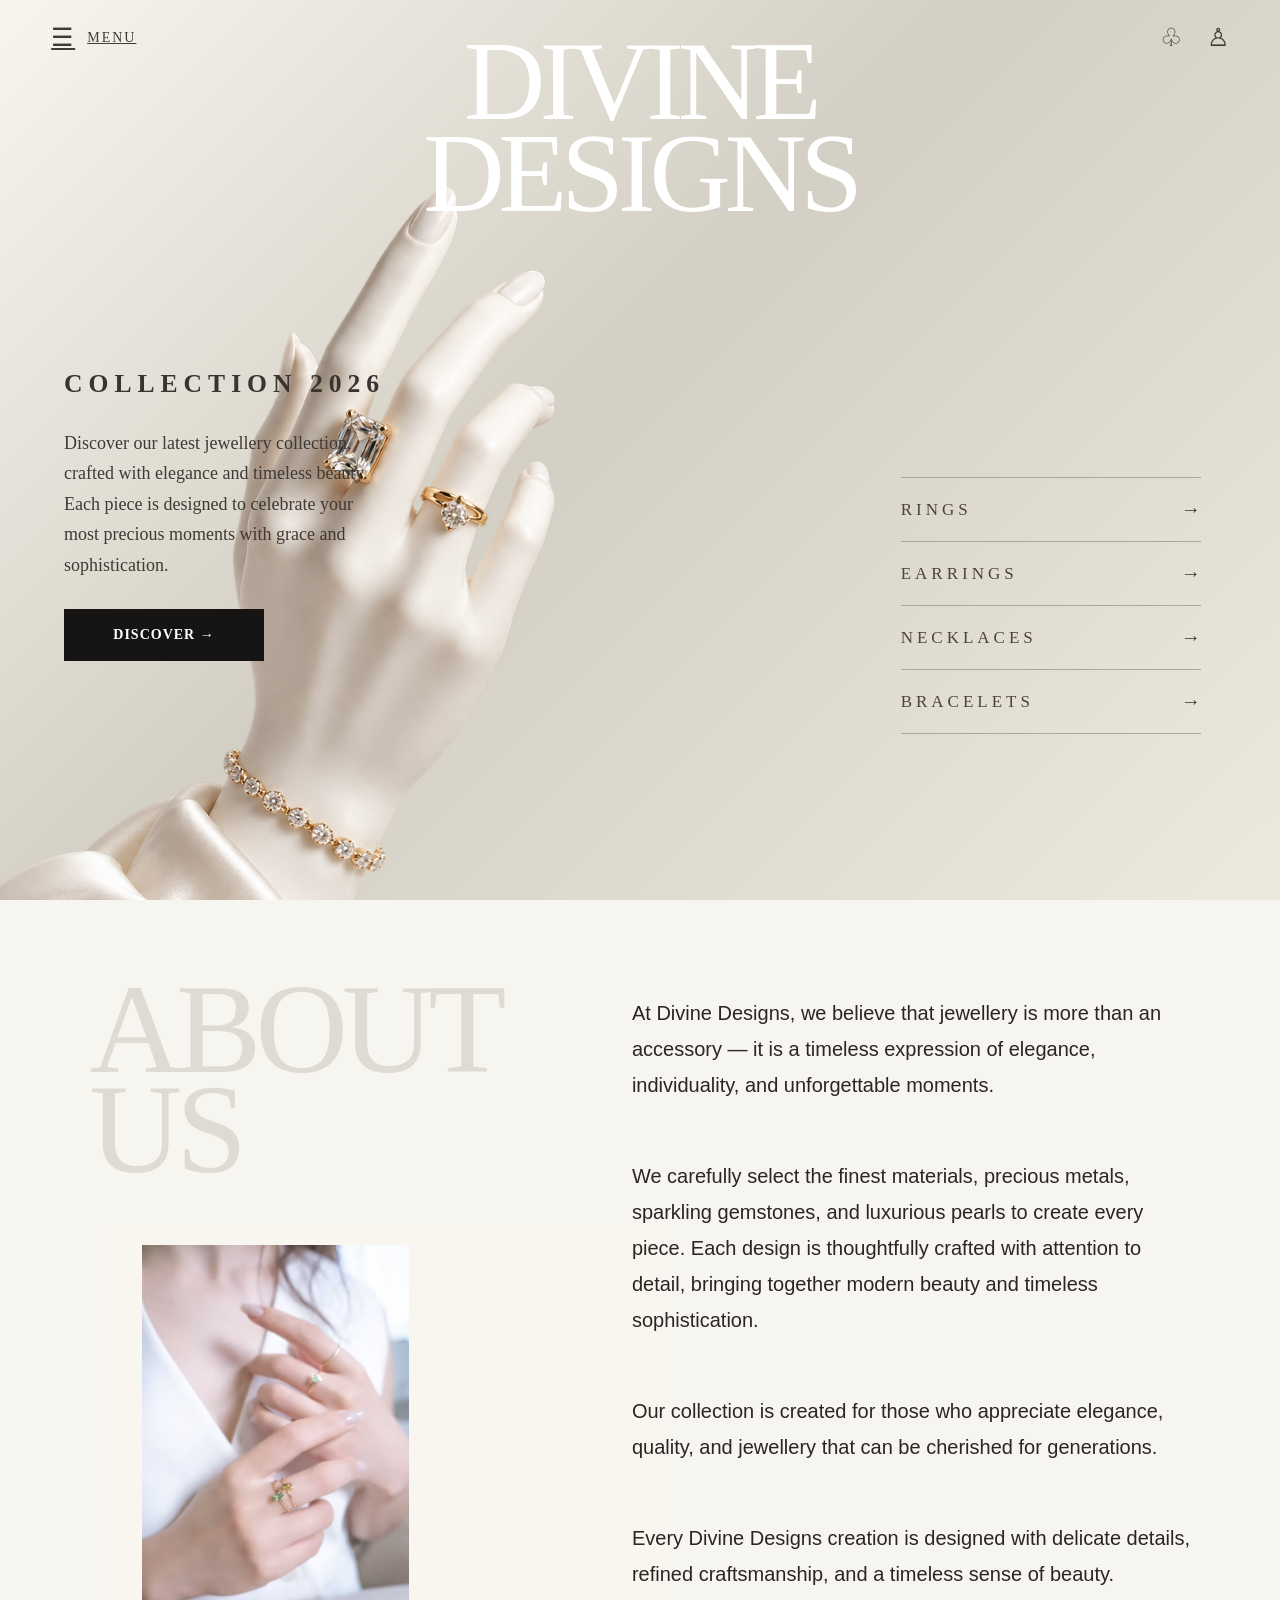
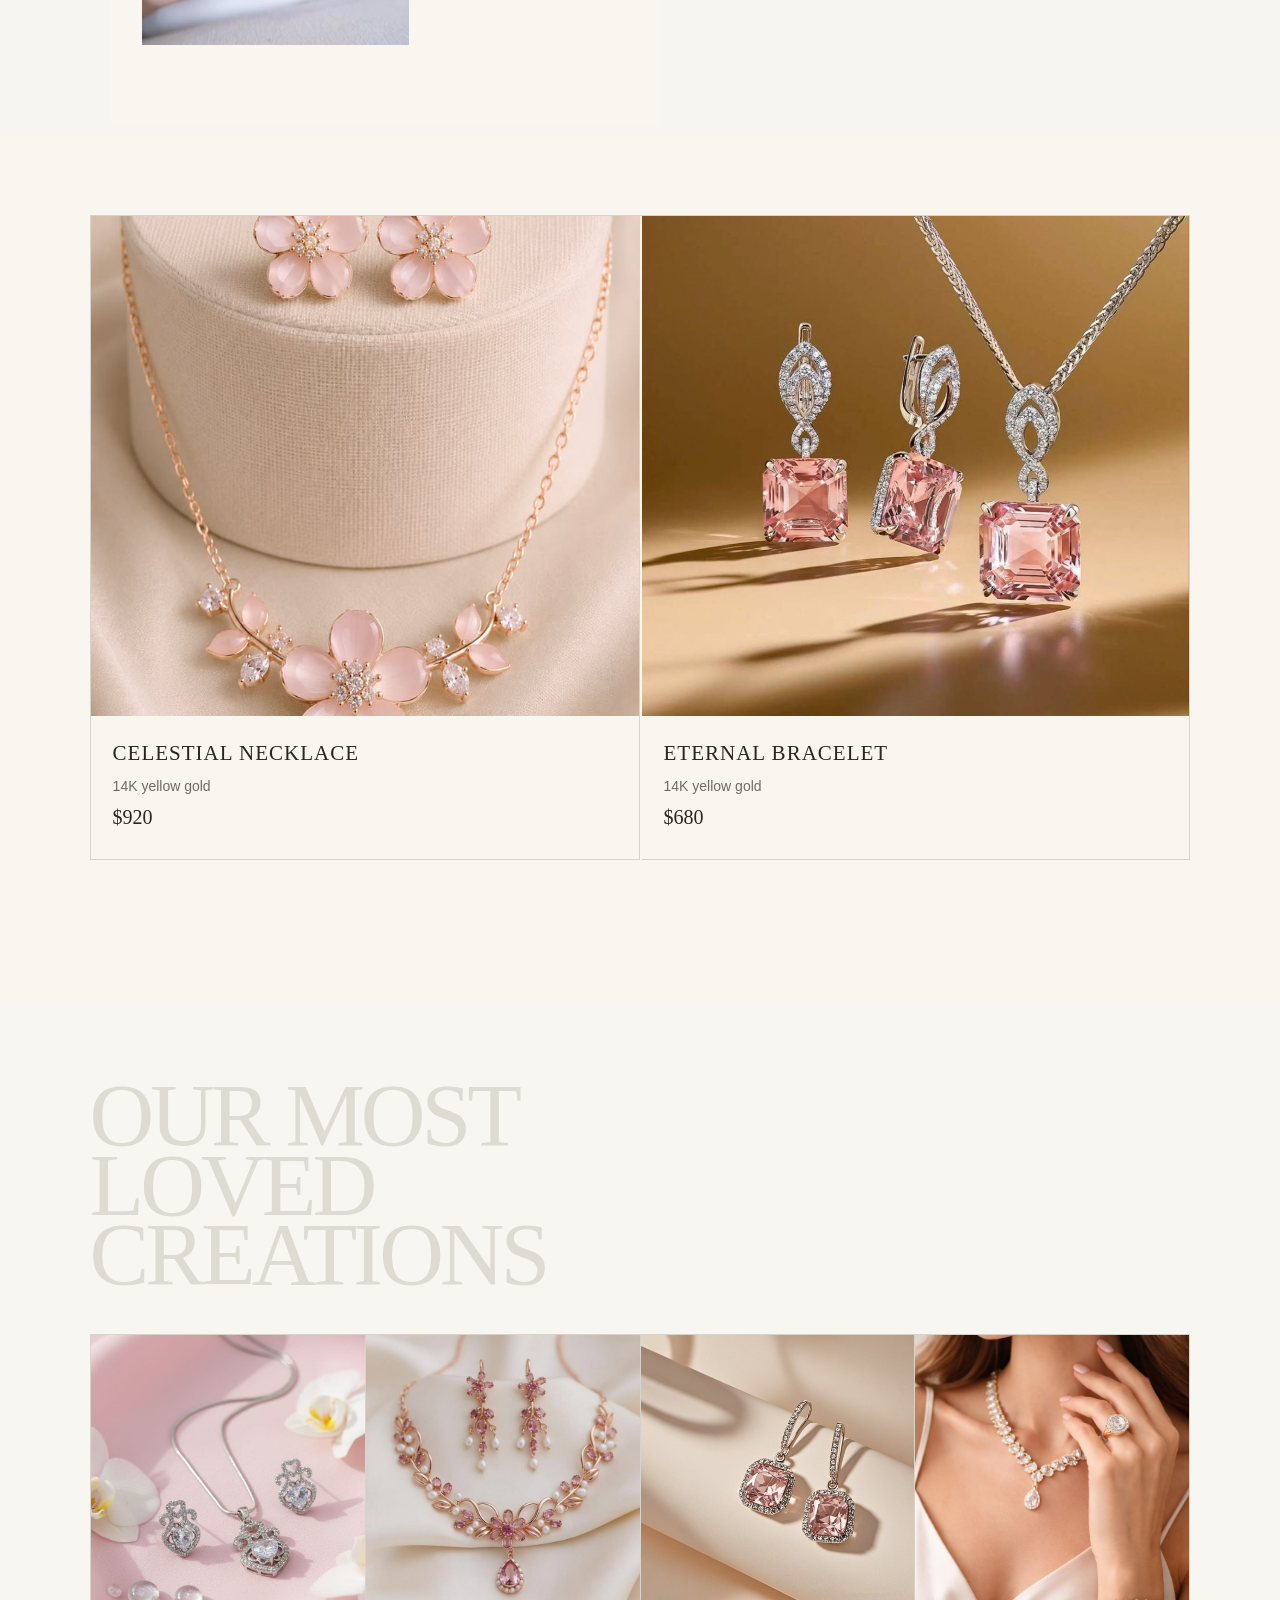
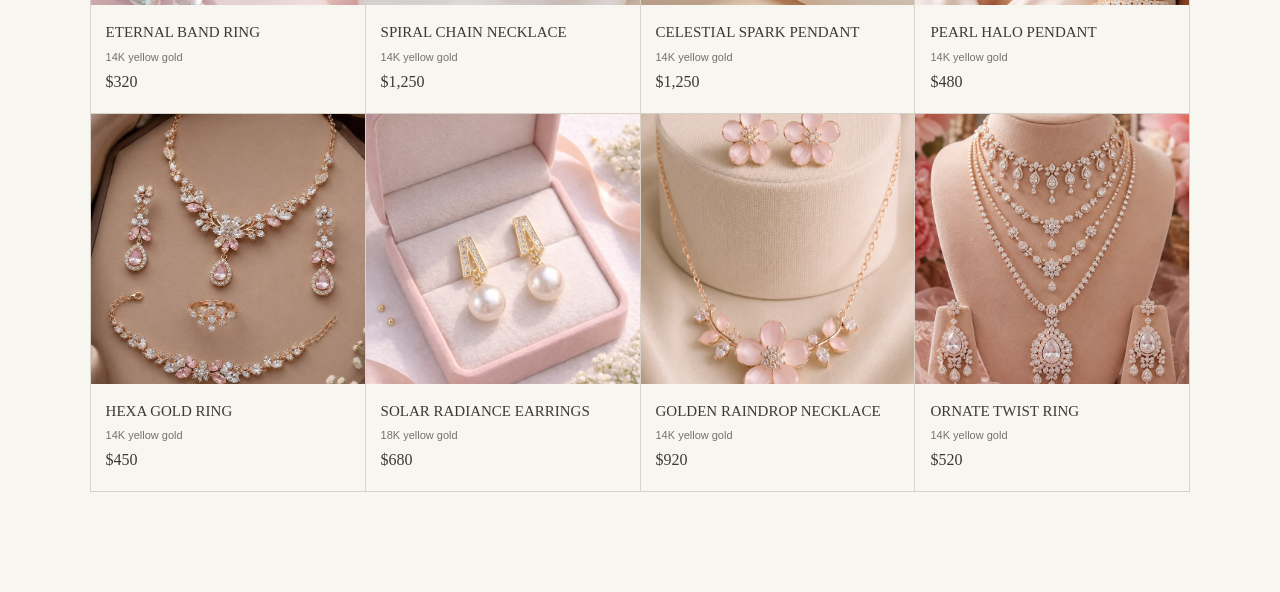
==== commit f6fe5caf: "Updated jewellery pages and responsive design" ====
--- a/index.html
+++ b/index.html
@@ -29,19 +29,19 @@
         <header class="luxury-header">
 
             <!-- Left Menu -->
-            <div class="menu-button">
+            <a href="about.html" class="menu-button">
                 <span class="menu-icon">☰</span>
                 <span>MENU</span>
-            </div>
+            </a>
 
             <!-- Right Icons -->
             <div class="header-icons">
 
-                <a href="#" aria-label="Shopping bag">
+                <a href="collection.html" aria-label="Shopping bag">
                     ♧
                 </a>
 
-                <a href="#" aria-label="Account">
+                <a href="contact.html" aria-label="Contact">
                     ♙
                 </a>
 
@@ -79,10 +79,9 @@
                 sophistication.
             </p>
 
-            <button class="discover-button">
-                DISCOVER →
-            </button>
-
+            <a href="#loved" class="discover-button">
+                 DISCOVER →
+            </a>
         </div>
 
 
@@ -103,29 +102,34 @@
 
         <div class="hero-categories">
 
-            <a href="#">
-                <span>RINGS</span>
-                <span>→</span>
-            </a>
-
-            <a href="#">
-                <span>EARRINGS</span>
-                <span>→</span>
-            </a>
-
-            <a href="#">
-                <span>NECKLACES</span>
-                <span>→</span>
-            </a>
-
-            <a href="#">
-                <span>BRACELETS</span>
-                <span>→</span>
-            </a>
-
-        </div>
-
-    </section>
+            
+        <div class="hero-categories">
+
+    <a href="rings.html">
+        <span>RINGS</span>
+        <span>→</span>
+    </a>
+
+    <a href="earrings.html">
+        <span>EARRINGS</span>
+        <span>→</span>
+    </a>
+
+    <a href="necklaces.html">
+        <span>NECKLACES</span>
+        <span>→</span>
+    </a>
+
+    <a href="bracelets.html">
+        <span>BRACELETS</span>
+        <span>→</span>
+    </a>
+
+</div>
+
+    </div>
+
+</section>
     <!-- ================= ABOUT SECTION ================= -->
 
 <section class="about-section">
@@ -165,6 +169,7 @@
 
 
 
+
 <!-- ================= FEATURED JEWELLERY ================= -->
 
 <section class="featured-jewellery">
@@ -174,7 +179,7 @@
 
         <!-- Necklace -->
 
-        <a href="#" class="featured-card">
+        <a href="collection.html" class="featured-card">
 
             <div class="featured-image">
                 <img src="images/necklace2.jpg" alt="Luxury Necklace">
@@ -215,7 +220,7 @@
      OUR MOST LOVED CREATIONS
 ========================= -->
 
-<section class="loved-section">
+<section class="loved-section" id="loved">
 
     <div class="loved-heading">
         <p>OUR MOST</p>
--- a/css/style.css
+++ b/css/style.css
@@ -2,7 +2,22 @@
    DIVINE DESIGNS
    LUXURY JEWELLERY HERO SECTION
 ========================================= */
-
+@media (max-width: 900px) {
+    .product-container {
+        grid-template-columns: repeat(2, 1fr);
+    }
+}
+
+@media (max-width: 600px) {
+    .product-container {
+        grid-template-columns: 1fr;
+        width: 90%;
+    }
+
+    .product-card img {
+        height: 400px;
+    }
+}
 
 /* =========================================
    RESET
@@ -35,7 +50,7 @@
 
     width: 100%;
     height: 100vh;
-    min-height: 700px;
+    min-height: 620px;
 
     overflow: hidden;
 
@@ -284,6 +299,9 @@
     transition:
         background 0.3s ease,
         transform 0.3s ease;
+text-decoration: none;
+display: inline-block;
+text-align: center;
 }
 
 
@@ -1382,3 +1400,633 @@
     margin-bottom: 0 !important;
     padding-bottom: 0 !important;
 }
+/* =====================================================
+   FINAL RESPONSIVE FIX
+   ===================================================== */
+
+html {
+    scroll-behavior: smooth;
+}
+
+img {
+    max-width: 100%;
+}
+
+/* ================================
+   TABLET
+   ================================ */
+
+@media (max-width: 900px) {
+
+    .hero {
+        min-height: 800px;
+        height: auto;
+    }
+
+    .hero-title {
+        font-size: clamp(65px, 11vw, 100px);
+        width: 100%;
+        white-space: normal;
+    }
+
+    .hero-content {
+        width: 42%;
+        left: 6%;
+    }
+
+    .hero-content p {
+        font-size: 15px;
+    }
+
+    .hero-hand {
+        right: 20%;
+        height: 60vh;
+    }
+
+    .hero-categories {
+        right: 5%;
+        width: 28%;
+        min-width: 200px;
+    }
+
+    /* ABOUT */
+
+    .about-section {
+        grid-template-columns: 1fr;
+        gap: 35px;
+        padding: 70px 7%;
+    }
+
+    .about-title h2 {
+        font-size: clamp(70px, 12vw, 110px);
+    }
+
+    .about-model {
+        width: 100%;
+        max-width: 350px;
+        height: 400px;
+        margin: 30px 0 0;
+    }
+
+    .about-content {
+        max-width: 100%;
+        padding: 0;
+    }
+
+    .about-content p {
+        font-size: 17px;
+        margin-bottom: 30px;
+    }
+
+    /* MOST LOVED */
+
+    .loved-section {
+        padding: 70px 6%;
+    }
+
+    .loved-grid {
+        grid-template-columns: repeat(2, 1fr);
+    }
+
+    .loved-image {
+        height: 280px;
+    }
+
+    /* FEATURED */
+
+    .featured-jewellery {
+        padding: 70px 6% 90px;
+    }
+
+    .featured-products {
+        grid-template-columns: 1fr;
+    }
+
+    .featured-image {
+        height: 450px;
+    }
+}
+
+
+/* ================================
+   MOBILE
+   ================================ */
+
+@media (max-width: 600px) {
+
+    body {
+        overflow-x: hidden;
+    }
+
+    /* HEADER */
+
+    .luxury-header {
+        height: 60px;
+        padding: 0 5%;
+    }
+
+    .menu-button {
+        font-size: 11px;
+        gap: 7px;
+    }
+
+    .menu-icon {
+        font-size: 20px;
+    }
+
+    .header-icons {
+        gap: 12px;
+    }
+
+    .header-icons a {
+        font-size: 20px;
+    }
+
+
+    /* HERO */
+
+    .hero {
+        min-height: 820px;
+        height: auto;
+        overflow: hidden;
+    }
+
+    .hero-title {
+        top: 75px;
+        left: 50%;
+        width: 100%;
+        font-size: clamp(48px, 15vw, 75px);
+        letter-spacing: -3px;
+        line-height: .85;
+        white-space: normal;
+    }
+
+    .hero-content {
+        position: absolute;
+        top: 230px;
+        left: 7%;
+        width: 86%;
+    }
+
+    .hero-content h2 {
+        font-size: 19px;
+        letter-spacing: 2px;
+        margin-bottom: 15px;
+    }
+
+    .hero-content p {
+        font-size: 14px;
+        line-height: 1.6;
+        margin-bottom: 18px;
+    }
+
+    .hero-content p br {
+        display: none;
+    }
+
+    .discover-button {
+        min-width: 160px;
+        padding: 14px 25px;
+        font-size: 12px;
+    }
+
+    /* HAND */
+
+    .hero-hand {
+        left: 15%;
+        right: auto;
+        bottom: 145px;
+        height: 38vh;
+        max-width: 75%;
+    }
+
+    /* CATEGORY LINKS */
+
+    .hero-categories {
+        left: 7%;
+        right: auto;
+        bottom: 25px;
+        top: auto;
+        width: 86%;
+        min-width: 0;
+    }
+
+    .hero-categories a {
+        padding: 9px 0;
+        font-size: 11px;
+        letter-spacing: 2px;
+    }
+
+
+    /* ABOUT */
+
+    .about-section {
+        display: block;
+        padding: 60px 6%;
+        min-height: auto;
+    }
+
+    .about-title {
+        margin-bottom: 30px;
+    }
+
+    .about-title h2 {
+        font-size: 65px;
+        letter-spacing: -3px;
+    }
+
+    .about-model {
+        width: 100%;
+        max-width: 300px;
+        height: 360px;
+        margin: 30px auto 0;
+    }
+
+    .about-content {
+        padding: 0;
+        max-width: 100%;
+    }
+
+    .about-content p {
+        font-size: 15px;
+        line-height: 1.7;
+        margin-bottom: 25px;
+    }
+
+
+    /* FEATURED JEWELLERY */
+
+    .featured-jewellery {
+        padding: 55px 6% 70px;
+    }
+
+    .featured-products {
+        grid-template-columns: 1fr;
+    }
+
+    .featured-image {
+        height: 350px;
+    }
+
+    .featured-info {
+        padding: 20px;
+    }
+
+    .featured-info h3 {
+        font-size: 18px;
+    }
+
+
+    /* MOST LOVED */
+
+    .loved-section {
+        padding: 55px 6% 70px;
+    }
+
+    .loved-heading {
+        margin-bottom: 35px;
+    }
+
+    .loved-heading p {
+        font-size: clamp(45px, 14vw, 65px);
+        letter-spacing: -2px;
+    }
+
+    .loved-grid {
+        grid-template-columns: 1fr;
+    }
+
+    .loved-image {
+        height: 330px;
+    }
+
+    .loved-info {
+        padding: 18px;
+    }
+
+    .loved-info h3 {
+        font-size: 16px;
+    }
+}
+
+
+/* ================================
+   VERY SMALL PHONES
+   ================================ */
+
+@media (max-width: 380px) {
+
+    .hero {
+        min-height: 780px;
+    }
+
+    .hero-title {
+        font-size: 45px;
+    }
+
+    .hero-content {
+        top: 215px;
+    }
+
+    .hero-content h2 {
+        font-size: 17px;
+    }
+
+    .hero-content p {
+        font-size: 13px;
+    }
+
+    .hero-hand {
+        height: 34vh;
+        bottom: 150px;
+    }
+
+    .hero-categories a {
+        font-size: 10px;
+    }
+
+    .about-title h2 {
+        font-size: 55px;
+    }
+
+    .featured-image {
+        height: 300px;
+    }
+
+    .loved-image {
+        height: 280px;
+    }
+}
+/* =========================================
+   CATEGORY PAGES
+========================================= */
+
+.category-header {
+    width: 100%;
+    padding: 25px 6%;
+    display: flex;
+    align-items: center;
+    justify-content: space-between;
+    background: #f8f6ef;
+    border-bottom: 1px solid #d8d4cb;
+}
+
+.category-header h1 {
+    font-family: Georgia, "Times New Roman", serif;
+    font-size: 24px;
+    font-weight: 400;
+    letter-spacing: 3px;
+    color: #3e3933;
+}
+
+.back-home {
+    text-decoration: none;
+    color: #3e3933;
+    font-family: Arial, sans-serif;
+    font-size: 13px;
+    letter-spacing: 2px;
+}
+
+.back-home:hover {
+    opacity: 0.6;
+}
+
+
+/* CATEGORY MAIN */
+
+.category-page {
+    min-height: 100vh;
+    background: #f8f6ef;
+    padding: 80px 7%;
+}
+
+
+/* CATEGORY HEADING */
+
+.category-heading {
+    text-align: center;
+    margin-bottom: 70px;
+}
+
+.category-heading p {
+    font-family: Arial, sans-serif;
+    font-size: 12px;
+    letter-spacing: 4px;
+    color: #77716a;
+    margin-bottom: 20px;
+}
+
+.category-heading h2 {
+    font-family: Georgia, "Times New Roman", serif;
+    font-size: clamp(60px, 9vw, 120px);
+    line-height: 0.9;
+    font-weight: 400;
+    letter-spacing: -4px;
+    color: #dedbd3;
+    margin-bottom: 25px;
+}
+
+.category-heading span {
+    font-family: Arial, sans-serif;
+    font-size: 15px;
+    color: #5c5751;
+}
+
+
+/* PRODUCT GRID */
+
+.category-grid {
+    display: grid;
+    grid-template-columns: repeat(3, 1fr);
+    gap: 25px;
+    max-width: 1200px;
+    margin: auto;
+}
+
+
+/* PRODUCT CARD */
+
+.category-card {
+    background: #f8f6ef;
+    border: 1px solid #d8d4cb;
+    overflow: hidden;
+    transition: transform 0.3s ease;
+}
+
+.category-card:hover {
+    transform: translateY(-5px);
+}
+
+
+/* IMAGE */
+
+.category-image {
+    width: 100%;
+    height: 360px;
+    overflow: hidden;
+    background: #eeeae2;
+}
+
+.category-image img {
+    width: 100%;
+    height: 100%;
+    display: block;
+    object-fit: cover;
+    transition: transform 0.5s ease;
+}
+
+.category-card:hover .category-image img {
+    transform: scale(1.05);
+}
+
+
+/* PRODUCT DETAILS */
+
+.category-info {
+    padding: 22px;
+}
+
+.category-info h3 {
+    font-family: Georgia, "Times New Roman", serif;
+    font-size: 17px;
+    font-weight: 400;
+    color: #3e3933;
+    margin-bottom: 10px;
+}
+
+.category-info p {
+    font-family: Arial, sans-serif;
+    font-size: 12px;
+    color: #77716a;
+    margin-bottom: 12px;
+}
+
+.category-info span {
+    font-family: Georgia, "Times New Roman", serif;
+    font-size: 17px;
+    color: #3e3933;
+}
+
+
+/* =========================================
+   CATEGORY RESPONSIVE
+========================================= */
+
+@media (max-width: 900px) {
+.category-grid {
+    width: 90%;
+    max-width: 1400px;
+    margin: 50px auto;
+
+    display: grid;
+    grid-template-columns: repeat(3, 1fr);
+    gap: 32px;
+}
+
+
+@media (max-width: 600px) {
+
+    .category-header {
+        padding: 20px 6%;
+    }
+
+    .category-header h1 {
+        font-size: 17px;
+        letter-spacing: 2px;
+    }
+
+    .back-home {
+        font-size: 11px;
+    }
+
+    .category-page {
+        padding: 50px 6%;
+    }
+
+    .category-heading {
+        margin-bottom: 45px;
+    }
+
+    .category-heading h2 {
+        font-size: 55px;
+        letter-spacing: -2px;
+    }
+
+    .category-heading span {
+        font-size: 13px;
+    }
+
+    .category-grid {
+        grid-template-columns: 1fr;
+        gap: 20px;
+    }
+
+    .category-image {
+        height: 330px;
+    }
+}
+/* Mobile */
+@media (max-width: 600px) {
+
+    .category-grid {
+        grid-template-columns: 1fr;
+        width: 90%;
+        gap: 25px;
+    }
+
+    .category-image {
+        height: 380px;
+    }
+
+    .category-info {
+        padding: 18px;
+    }
+
+    .category-info h3 {
+        font-size: 18px;
+    }
+
+    .category-info p {
+        font-size: 14px;
+    }
+
+    .category-info span {
+        font-size: 18px;
+    }
+}
+/* Tablet */
+@media (max-width: 900px) {
+
+    .category-grid {
+        grid-template-columns: repeat(2, 1fr);
+        gap: 20px;
+        width: 92%;
+    }
+
+    .category-image {
+        height: 400px;
+    }
+
+}
+/* Mobile */
+@media (max-width: 600px) {
+
+    .category-grid {
+        grid-template-columns: 1fr;
+        width: 90%;
+        gap: 25px;
+    }
+
+    .category-image {
+        height: 380px;
+    }
+
+    .category-info {
+        padding: 20px;
+    }
+
+    .category-info h3 {
+        font-size: 18px;
+    }
+
+}
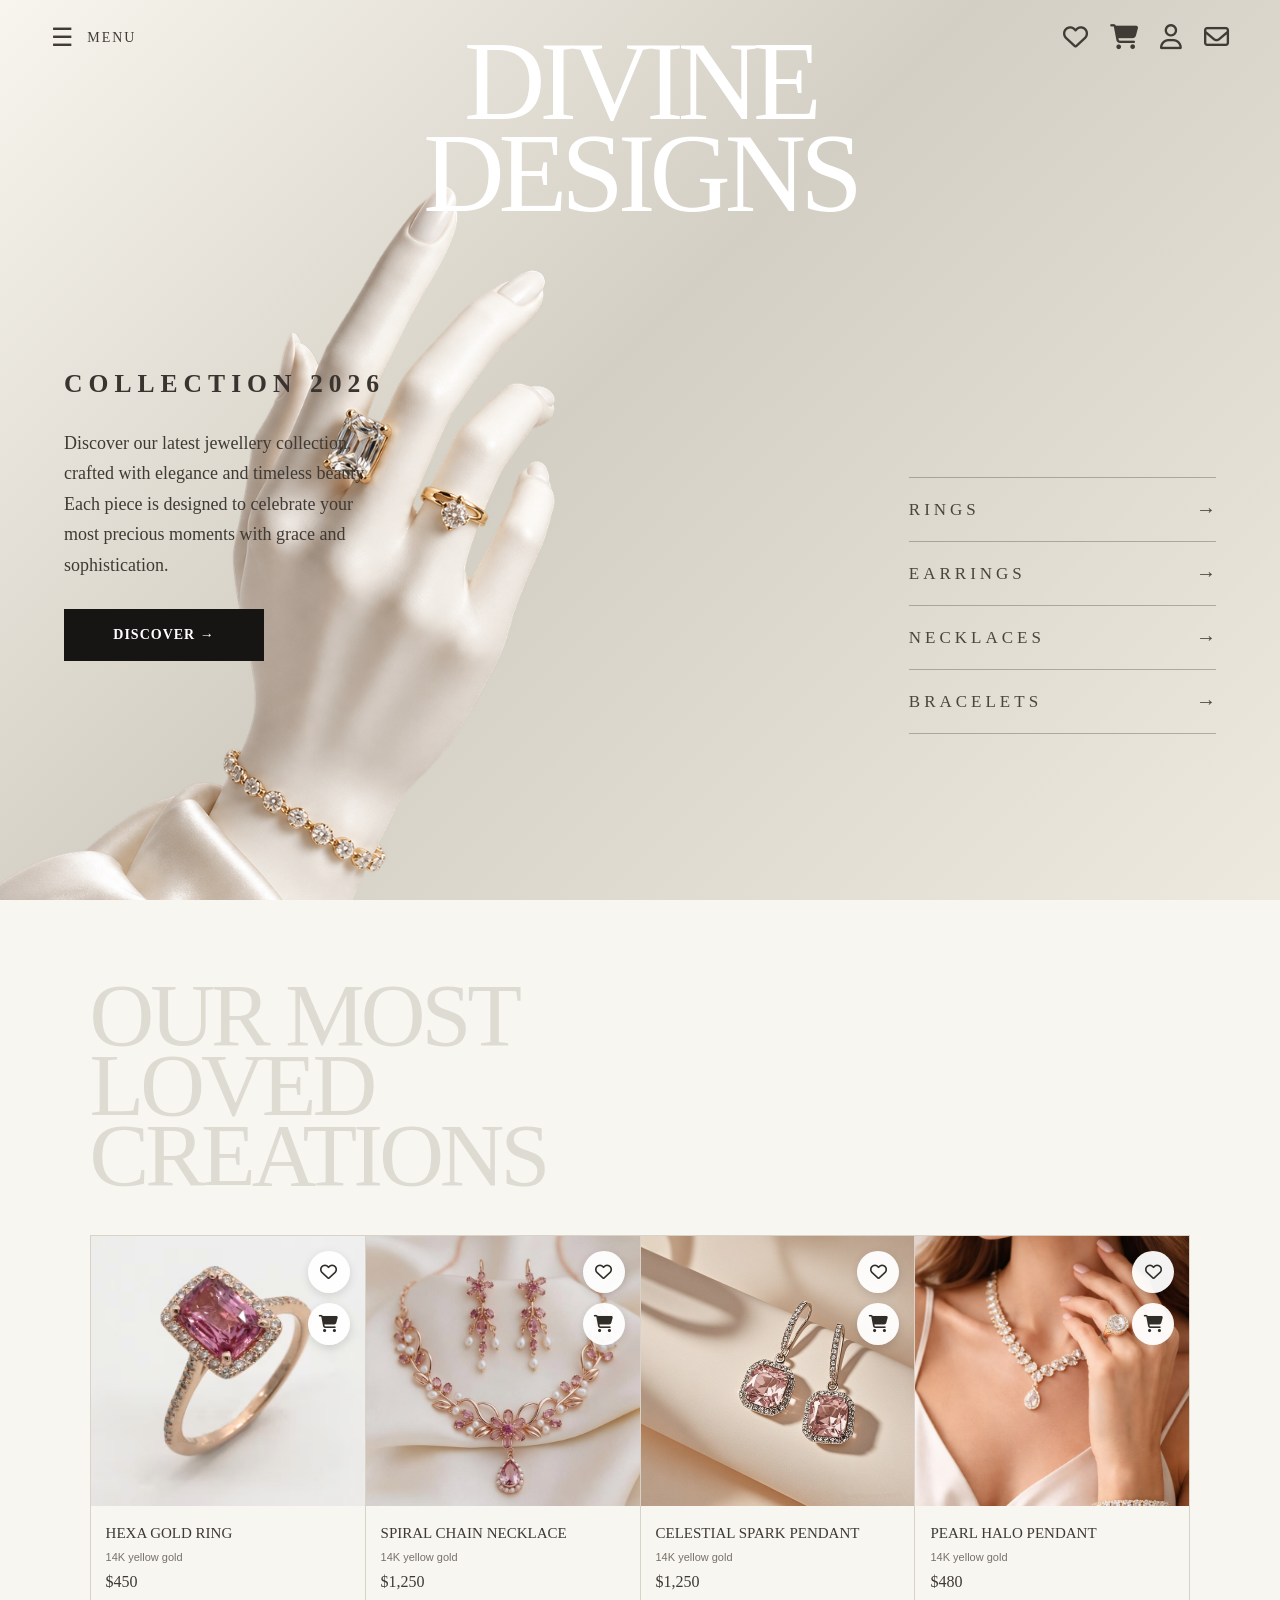
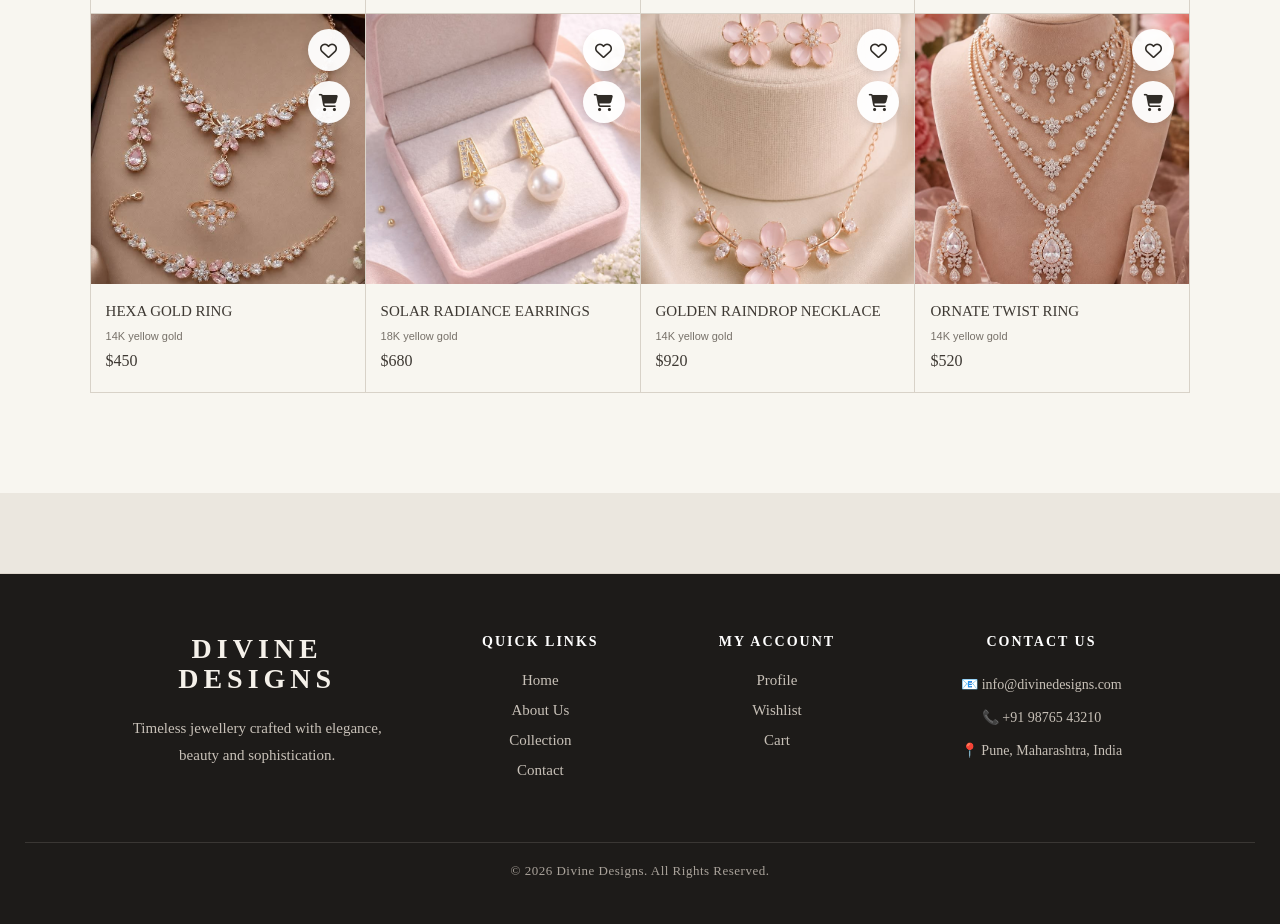
==== commit 4ca91759: "Updated website with wishlist cart profile contact and animations" ====
--- a/index.html
+++ b/index.html
@@ -7,14 +7,88 @@
 
     <title>Divine Designs | Luxury Jewellery</title>
 
+    <!-- Main CSS -->
     <link rel="stylesheet" href="css/style.css">
+
+    <!-- Font Awesome -->
+    <link rel="stylesheet"
+        href="https://cdnjs.cloudflare.com/ajax/libs/font-awesome/6.5.2/css/all.min.css">
+
+    <style>
+        /* =========================================
+           PRODUCT IMAGE ACTION BUTTONS
+        ========================================= */
+
+        .loved-image {
+            position: relative;
+            overflow: hidden;
+        }
+
+        .product-actions {
+            position: absolute;
+            top: 15px;
+            right: 15px;
+            display: flex;
+            flex-direction: column;
+            gap: 10px;
+            z-index: 10;
+        }
+
+        .product-action {
+            width: 42px;
+            height: 42px;
+            border: none;
+            border-radius: 50%;
+            background: rgba(255, 255, 255, 0.95);
+            color: #302c27;
+            display: flex;
+            align-items: center;
+            justify-content: center;
+            cursor: pointer;
+            font-size: 17px;
+            box-shadow: 0 3px 10px rgba(0, 0, 0, 0.12);
+            transition: all 0.3s ease;
+        }
+
+        .product-action:hover {
+            background: #302c27;
+            color: #ffffff;
+            transform: translateY(-2px);
+        }
+
+        .product-action.wishlist-active {
+            background: #302c27;
+            color: #ffffff;
+        }
+
+        .product-action:active {
+            transform: scale(0.92);
+        }
+
+        /* Mobile */
+        @media (max-width: 768px) {
+
+            .product-actions {
+                top: 10px;
+                right: 10px;
+                gap: 7px;
+            }
+
+            .product-action {
+                width: 36px;
+                height: 36px;
+                font-size: 15px;
+            }
+        }
+    </style>
 </head>
 
+
 <body>
 
-    <!-- =========================
+    <!-- =========================================
          HERO SECTION
-    ========================== -->
+    ========================================== -->
 
     <section class="hero">
 
@@ -22,48 +96,108 @@
         <div class="hero-background"></div>
 
 
-        <!-- =========================
+        <!-- =========================================
              TOP HEADER
-        ========================== -->
+        ========================================== -->
 
         <header class="luxury-header">
 
-            <!-- Left Menu -->
-            <a href="about.html" class="menu-button">
-                <span class="menu-icon">☰</span>
-                <span>MENU</span>
-            </a>
-
-            <!-- Right Icons -->
+            <!-- Menu -->
+            <div class="menu-dropdown">
+
+                <button class="menu-button" type="button">
+                    <span class="menu-icon">☰</span>
+                    <span>MENU</span>
+                </button>
+
+                <div class="menu-options">
+
+                    <a href="index.html">HOME</a>
+
+                    <a href="about.html">ABOUT US</a>
+
+                    <a href="collection.html">COLLECTION</a>
+
+                    <a href="rings.html">RINGS</a>
+
+                    <a href="earrings.html">EARRINGS</a>
+
+                    <a href="necklaces.html">NECKLACES</a>
+
+                    <a href="bracelets.html">BRACELETS</a>
+
+                    <a href="contact.html">CONTACT</a>
+
+                </div>
+
+            </div>
+
+
+            <!-- Header Icons -->
             <div class="header-icons">
 
-                <a href="collection.html" aria-label="Shopping bag">
-                    ♧
+                <!-- Wishlist -->
+                <a href="wishlist.html"
+                    class="icon-link"
+                    title="Wishlist">
+
+                    <i class="fa-regular fa-heart"></i>
+
                 </a>
 
-                <a href="contact.html" aria-label="Contact">
-                    ♙
+
+                <!-- Cart -->
+                <a href="cart.html"
+                    class="icon-link"
+                    title="Shopping Cart">
+
+                    <i class="fa-solid fa-cart-shopping"></i>
+
                 </a>
 
+
+                <!-- Profile -->
+                <a href="profile.html"
+                    class="icon-link"
+                    title="Profile">
+
+                    <i class="fa-regular fa-user"></i>
+
+                </a>
+
+
+                <!-- Contact -->
+                <a href="contact.html"
+                    class="icon-link"
+                    title="Contact">
+
+                    <i class="fa-regular fa-envelope"></i>
+
+                </a>
+
             </div>
 
         </header>
 
 
-        <!-- =========================
+
+        <!-- =========================================
              MAIN TITLE
-        ========================== -->
+        ========================================== -->
 
         <h1 class="hero-title">
+
             DIVINE
             <br>
             DESIGNS
+
         </h1>
 
 
-        <!-- =========================
+
+        <!-- =========================================
              LEFT CONTENT
-        ========================== -->
+        ========================================== -->
 
         <div class="hero-content">
 
@@ -71,23 +205,40 @@
                 COLLECTION 2026
             </h2>
 
+
             <p>
-                Discover our latest jewellery collection,<br>
-                crafted with elegance and timeless beauty.<br>
-                Each piece is designed to celebrate your<br>
-                most precious moments with grace and<br>
+
+                Discover our latest jewellery collection,
+                <br>
+
+                crafted with elegance and timeless beauty.
+                <br>
+
+                Each piece is designed to celebrate your
+                <br>
+
+                most precious moments with grace and
+                <br>
+
                 sophistication.
+
             </p>
 
-            <a href="#loved" class="discover-button">
-                 DISCOVER →
+
+            <a href="#loved"
+                class="discover-button">
+
+                DISCOVER →
+
             </a>
+
         </div>
 
 
-        <!-- =========================
+
+        <!-- =========================================
              HAND IMAGE
-        ========================== -->
+        ========================================== -->
 
         <img
             src="images/hand.png"
@@ -96,271 +247,829 @@
         >
 
 
-        <!-- =========================
+
+        <!-- =========================================
              RIGHT CATEGORIES
-        ========================== -->
+        ========================================== -->
 
         <div class="hero-categories">
 
-            
-        <div class="hero-categories">
-
-    <a href="rings.html">
-        <span>RINGS</span>
-        <span>→</span>
-    </a>
-
-    <a href="earrings.html">
-        <span>EARRINGS</span>
-        <span>→</span>
-    </a>
-
-    <a href="necklaces.html">
-        <span>NECKLACES</span>
-        <span>→</span>
-    </a>
-
-    <a href="bracelets.html">
-        <span>BRACELETS</span>
-        <span>→</span>
-    </a>
-
-</div>
+            <a href="rings.html">
+
+                <span>RINGS</span>
+
+                <span>→</span>
+
+            </a>
+
+
+            <a href="earrings.html">
+
+                <span>EARRINGS</span>
+
+                <span>→</span>
+
+            </a>
+
+
+            <a href="necklaces.html">
+
+                <span>NECKLACES</span>
+
+                <span>→</span>
+
+            </a>
+
+
+            <a href="bracelets.html">
+
+                <span>BRACELETS</span>
+
+                <span>→</span>
+
+            </a>
+
+        </div>
+
+    </section>
+
+
+
+    <!-- =========================================
+         OUR MOST LOVED CREATIONS
+    ========================================== -->
+
+    <section class="loved-section"
+        id="loved">
+
+
+        <div class="loved-heading">
+
+            <p>OUR MOST</p>
+
+            <p>LOVED</p>
+
+            <p>CREATIONS</p>
+
+        </div>
+
+
+
+        <div class="loved-grid">
+
+
+            <!-- =================================
+                 PRODUCT 1
+            ================================== -->
+
+            <div class="loved-card">
+
+                <div class="loved-image">
+
+                    <img
+                        src="images/ring2.jpg"
+                        alt="Hexa Gold Ring"
+                    >
+
+
+                    <!-- Action Buttons -->
+                    <div class="product-actions">
+
+                        <button
+                            class="product-action wishlist-btn"
+                            title="Add to Wishlist"
+                            onclick="addToWishlist(
+                                'HEXA GOLD RING',
+                                '14K yellow gold',
+                                '$450',
+                                'images/ring2.jpg'
+                            )">
+
+                            <i class="fa-regular fa-heart"></i>
+
+                        </button>
+
+
+                        <button
+                            class="product-action"
+                            title="Add to Cart"
+                            onclick="addToCart(
+                                'HEXA GOLD RING',
+                                '14K yellow gold',
+                                '$450',
+                                'images/ring2.jpg'
+                            )">
+
+                            <i class="fa-solid fa-cart-shopping"></i>
+
+                        </button>
+
+                    </div>
+
+                </div>
+
+
+                <div class="loved-info">
+
+                    <h3>HEXA GOLD RING</h3>
+
+                    <p>14K yellow gold</p>
+
+                    <span>$450</span>
+
+                </div>
+
+            </div>
+
+
+
+            <!-- =================================
+                 PRODUCT 2
+            ================================== -->
+
+            <div class="loved-card">
+
+                <div class="loved-image">
+
+                    <img
+                        src="images/necklace1.jpg"
+                        alt="Spiral Chain Necklace"
+                    >
+
+
+                    <div class="product-actions">
+
+                        <button
+                            class="product-action wishlist-btn"
+                            title="Add to Wishlist"
+                            onclick="addToWishlist(
+                                'SPIRAL CHAIN NECKLACE',
+                                '14K yellow gold',
+                                '$1,250',
+                                'images/necklace1.jpg'
+                            )">
+
+                            <i class="fa-regular fa-heart"></i>
+
+                        </button>
+
+
+                        <button
+                            class="product-action"
+                            title="Add to Cart"
+                            onclick="addToCart(
+                                'SPIRAL CHAIN NECKLACE',
+                                '14K yellow gold',
+                                '$1,250',
+                                'images/necklace1.jpg'
+                            )">
+
+                            <i class="fa-solid fa-cart-shopping"></i>
+
+                        </button>
+
+                    </div>
+
+                </div>
+
+
+                <div class="loved-info">
+
+                    <h3>SPIRAL CHAIN NECKLACE</h3>
+
+                    <p>14K yellow gold</p>
+
+                    <span>$1,250</span>
+
+                </div>
+
+            </div>
+
+
+
+            <!-- =================================
+                 PRODUCT 3
+            ================================== -->
+
+            <div class="loved-card">
+
+                <div class="loved-image">
+
+                    <img
+                        src="images/earrings1.jpg"
+                        alt="Celestial Spark Pendant"
+                    >
+
+
+                    <div class="product-actions">
+
+                        <button
+                            class="product-action wishlist-btn"
+                            title="Add to Wishlist"
+                            onclick="addToWishlist(
+                                'CELESTIAL SPARK PENDANT',
+                                '14K yellow gold',
+                                '$1,250',
+                                'images/earrings1.jpg'
+                            )">
+
+                            <i class="fa-regular fa-heart"></i>
+
+                        </button>
+
+
+                        <button
+                            class="product-action"
+                            title="Add to Cart"
+                            onclick="addToCart(
+                                'CELESTIAL SPARK PENDANT',
+                                '14K yellow gold',
+                                '$1,250',
+                                'images/earrings1.jpg'
+                            )">
+
+                            <i class="fa-solid fa-cart-shopping"></i>
+
+                        </button>
+
+                    </div>
+
+                </div>
+
+
+                <div class="loved-info">
+
+                    <h3>CELESTIAL SPARK PENDANT</h3>
+
+                    <p>14K yellow gold</p>
+
+                    <span>$1,250</span>
+
+                </div>
+
+            </div>
+
+
+
+            <!-- =================================
+                 PRODUCT 4
+            ================================== -->
+
+            <div class="loved-card">
+
+                <div class="loved-image">
+
+                    <img
+                        src="images/bracelet1.jpg"
+                        alt="Pearl Halo Pendant"
+                    >
+
+
+                    <div class="product-actions">
+
+                        <button
+                            class="product-action wishlist-btn"
+                            title="Add to Wishlist"
+                            onclick="addToWishlist(
+                                'PEARL HALO PENDANT',
+                                '14K yellow gold',
+                                '$480',
+                                'images/bracelet1.jpg'
+                            )">
+
+                            <i class="fa-regular fa-heart"></i>
+
+                        </button>
+
+
+                        <button
+                            class="product-action"
+                            title="Add to Cart"
+                            onclick="addToCart(
+                                'PEARL HALO PENDANT',
+                                '14K yellow gold',
+                                '$480',
+                                'images/bracelet1.jpg'
+                            )">
+
+                            <i class="fa-solid fa-cart-shopping"></i>
+
+                        </button>
+
+                    </div>
+
+                </div>
+
+
+                <div class="loved-info">
+
+                    <h3>PEARL HALO PENDANT</h3>
+
+                    <p>14K yellow gold</p>
+
+                    <span>$480</span>
+
+                </div>
+
+            </div>
+
+
+
+            <!-- =================================
+                 PRODUCT 5
+            ================================== -->
+
+            <div class="loved-card">
+
+                <div class="loved-image">
+
+                    <img
+                        src="images/necklace3.jpg"
+                        alt="Hexa Gold Ring"
+                    >
+
+
+                    <div class="product-actions">
+
+                        <button
+                            class="product-action wishlist-btn"
+                            title="Add to Wishlist"
+                            onclick="addToWishlist(
+                                'HEXA GOLD RING',
+                                '14K yellow gold',
+                                '$450',
+                                'images/necklace3.jpg'
+                            )">
+
+                            <i class="fa-regular fa-heart"></i>
+
+                        </button>
+
+
+                        <button
+                            class="product-action"
+                            title="Add to Cart"
+                            onclick="addToCart(
+                                'HEXA GOLD RING',
+                                '14K yellow gold',
+                                '$450',
+                                'images/necklace3.jpg'
+                            )">
+
+                            <i class="fa-solid fa-cart-shopping"></i>
+
+                        </button>
+
+                    </div>
+
+                </div>
+
+
+                <div class="loved-info">
+
+                    <h3>HEXA GOLD RING</h3>
+
+                    <p>14K yellow gold</p>
+
+                    <span>$450</span>
+
+                </div>
+
+            </div>
+
+
+
+            <!-- =================================
+                 PRODUCT 6
+            ================================== -->
+
+            <div class="loved-card">
+
+                <div class="loved-image">
+
+                    <img
+                        src="images/earrings2.jpg"
+                        alt="Solar Radiance Earrings"
+                    >
+
+
+                    <div class="product-actions">
+
+                        <button
+                            class="product-action wishlist-btn"
+                            title="Add to Wishlist"
+                            onclick="addToWishlist(
+                                'SOLAR RADIANCE EARRINGS',
+                                '18K yellow gold',
+                                '$680',
+                                'images/earrings2.jpg'
+                            )">
+
+                            <i class="fa-regular fa-heart"></i>
+
+                        </button>
+
+
+                        <button
+                            class="product-action"
+                            title="Add to Cart"
+                            onclick="addToCart(
+                                'SOLAR RADIANCE EARRINGS',
+                                '18K yellow gold',
+                                '$680',
+                                'images/earrings2.jpg'
+                            )">
+
+                            <i class="fa-solid fa-cart-shopping"></i>
+
+                        </button>
+
+                    </div>
+
+                </div>
+
+
+                <div class="loved-info">
+
+                    <h3>SOLAR RADIANCE EARRINGS</h3>
+
+                    <p>18K yellow gold</p>
+
+                    <span>$680</span>
+
+                </div>
+
+            </div>
+
+
+
+            <!-- =================================
+                 PRODUCT 7
+            ================================== -->
+
+            <div class="loved-card">
+
+                <div class="loved-image">
+
+                    <img
+                        src="images/necklace2.jpg"
+                        alt="Golden Raindrop Necklace"
+                    >
+
+
+                    <div class="product-actions">
+
+                        <button
+                            class="product-action wishlist-btn"
+                            title="Add to Wishlist"
+                            onclick="addToWishlist(
+                                'GOLDEN RAINDROP NECKLACE',
+                                '14K yellow gold',
+                                '$920',
+                                'images/necklace2.jpg'
+                            )">
+
+                            <i class="fa-regular fa-heart"></i>
+
+                        </button>
+
+
+                        <button
+                            class="product-action"
+                            title="Add to Cart"
+                            onclick="addToCart(
+                                'GOLDEN RAINDROP NECKLACE',
+                                '14K yellow gold',
+                                '$920',
+                                'images/necklace2.jpg'
+                            )">
+
+                            <i class="fa-solid fa-cart-shopping"></i>
+
+                        </button>
+
+                    </div>
+
+                </div>
+
+
+                <div class="loved-info">
+
+                    <h3>GOLDEN RAINDROP NECKLACE</h3>
+
+                    <p>14K yellow gold</p>
+
+                    <span>$920</span>
+
+                </div>
+
+            </div>
+
+
+
+            <!-- =================================
+                 PRODUCT 8
+            ================================== -->
+
+            <div class="loved-card">
+
+                <div class="loved-image">
+
+                    <img
+                        src="images/necklace4.jpg"
+                        alt="Ornate Twist Ring"
+                    >
+
+
+                    <div class="product-actions">
+
+                        <button
+                            class="product-action wishlist-btn"
+                            title="Add to Wishlist"
+                            onclick="addToWishlist(
+                                'ORNATE TWIST RING',
+                                '14K yellow gold',
+                                '$520',
+                                'images/necklace4.jpg'
+                            )">
+
+                            <i class="fa-regular fa-heart"></i>
+
+                        </button>
+
+
+                        <button
+                            class="product-action"
+                            title="Add to Cart"
+                            onclick="addToCart(
+                                'ORNATE TWIST RING',
+                                '14K yellow gold',
+                                '$520',
+                                'images/necklace4.jpg'
+                            )">
+
+                            <i class="fa-solid fa-cart-shopping"></i>
+
+                        </button>
+
+                    </div>
+
+                </div>
+
+
+                <div class="loved-info">
+
+                    <h3>ORNATE TWIST RING</h3>
+
+                    <p>14K yellow gold</p>
+
+                    <span>$520</span>
+
+                </div>
+
+            </div>
+
+
+        </div>
+
+    </section>
+
+
+
+    <!-- =========================================
+         JAVASCRIPT
+         WISHLIST + CART
+    ========================================== -->
+
+    <script>
+
+        /* =========================================
+           ADD TO WISHLIST
+        ========================================== */
+
+        function addToWishlist(name, material, price, image) {
+
+            let wishlist =
+                JSON.parse(localStorage.getItem("wishlist")) || [];
+
+
+            /* Check if product already exists */
+
+            const alreadyExists = wishlist.some(function (item) {
+
+                return item.name === name &&
+                       item.image === image;
+
+            });
+
+
+            if (alreadyExists) {
+
+                alert("This item is already in your wishlist.");
+
+                return;
+
+            }
+
+
+            /* Add product */
+
+            wishlist.push({
+
+                name: name,
+
+                material: material,
+
+                price: price,
+
+                image: image
+
+            });
+
+
+            localStorage.setItem(
+                "wishlist",
+                JSON.stringify(wishlist)
+            );
+
+
+            alert("Added to Wishlist ❤️");
+
+        }
+
+
+
+        /* =========================================
+           ADD TO CART
+        ========================================== */
+
+        function addToCart(name, material, price, image) {
+
+            let cart =
+                JSON.parse(localStorage.getItem("cart")) || [];
+
+
+            /* Check if product already exists */
+
+            const alreadyExists = cart.some(function (item) {
+
+                return item.name === name &&
+                       item.image === image;
+
+            });
+
+
+            if (alreadyExists) {
+
+                alert("This item is already in your cart.");
+
+                return;
+
+            }
+
+
+            /* Add product */
+
+            cart.push({
+
+                name: name,
+
+                material: material,
+
+                price: price,
+
+                image: image,
+
+                quantity: 1
+
+            });
+
+
+            localStorage.setItem(
+                "cart",
+                JSON.stringify(cart)
+            );
+
+
+            alert("Added to Cart 🛒");
+
+        }
+
+
+
+        /* =========================================
+           SHOW SAVED WISHLIST HEARTS
+        ========================================== */
+
+        document.addEventListener(
+            "DOMContentLoaded",
+            function () {
+
+                const wishlist =
+                    JSON.parse(
+                        localStorage.getItem("wishlist")
+                    ) || [];
+
+
+                document
+                    .querySelectorAll(".wishlist-btn")
+                    .forEach(function (button) {
+
+                        const onclickValue =
+                            button.getAttribute("onclick");
+
+
+                        if (!onclickValue) {
+                            return;
+                        }
+
+
+                        wishlist.forEach(function (item) {
+
+                            if (
+                                onclickValue.includes(item.name)
+                            ) {
+
+                                button.classList.add(
+                                    "wishlist-active"
+                                );
+
+                                const icon =
+                                    button.querySelector("i");
+
+                                if (icon) {
+
+                                    icon.classList.remove(
+                                        "fa-regular"
+                                    );
+
+                                    icon.classList.add(
+                                        "fa-solid"
+                                    );
+
+                                }
+
+                            }
+
+                        });
+
+                    });
+
+            }
+        );
+
+    </script>
+
+<!-- FOOTER -->
+<footer class="site-footer">
+
+    <div class="footer-container">
+
+        <!-- Brand -->
+        <div class="footer-brand">
+            <h2>DIVINE<br>DESIGNS</h2>
+            <p>
+                Timeless jewellery crafted with elegance,
+                beauty and sophistication.
+            </p>
+        </div>
+
+        <!-- Quick Links -->
+        <div class="footer-column">
+            <h3>QUICK LINKS</h3>
+
+            <a href="index.html">Home</a>
+            <a href="about.html">About Us</a>
+            <a href="collection.html">Collection</a>
+            <a href="contact.html">Contact</a>
+        </div>
+
+        <!-- Customer -->
+        <div class="footer-column">
+            <h3>MY ACCOUNT</h3>
+
+            <a href="profile.html">Profile</a>
+            <a href="wishlist.html">Wishlist</a>
+            <a href="cart.html">Cart</a>
+        </div>
+
+        <!-- Contact -->
+        <div class="footer-column">
+            <h3>CONTACT US</h3>
+
+            <p>📧 info@divinedesigns.com</p>
+            <p>📞 +91 98765 43210</p>
+            <p>📍 Pune, Maharashtra, India</p>
+        </div>
 
     </div>
 
-</section>
-    <!-- ================= ABOUT SECTION ================= -->
-
-<section class="about-section">
-
-    <div class="about-title">
-        <h2>ABOUT<br>US</h2>
-        <div class="about-model">
-    <img src="images/model.jpg" alt="Jewellery Model">
-</div>
+    <div class="footer-bottom">
+        <p>© 2026 Divine Designs. All Rights Reserved.</p>
     </div>
 
-    <div class="about-content">
-
-        <p>
-            At Divine Designs, we believe that jewellery is more than an accessory —
-            it is a timeless expression of elegance, individuality, and unforgettable moments.
-        </p>
-
-        <p>
-            We carefully select the finest materials, precious metals, sparkling gemstones,
-            and luxurious pearls to create every piece. Each design is thoughtfully crafted
-            with attention to detail, bringing together modern beauty and timeless sophistication.
-        </p>
-
-        <p>
-            Our collection is created for those who appreciate elegance, quality,
-            and jewellery that can be cherished for generations.
-        </p>
-        <p>
-            Every Divine Designs creation is designed with delicate details,
-            refined craftsmanship, and a timeless sense of beauty.
-        </p>
-
-    </div>
-
-</section>
-
-
-
-
-<!-- ================= FEATURED JEWELLERY ================= -->
-
-<section class="featured-jewellery">
-
-
-    <div class="featured-products">
-
-        <!-- Necklace -->
-
-        <a href="collection.html" class="featured-card">
-
-            <div class="featured-image">
-                <img src="images/necklace2.jpg" alt="Luxury Necklace">
-            </div>
-
-            <div class="featured-info">
-                <h3>CELESTIAL NECKLACE</h3>
-                <p>14K yellow gold</p>
-                <span>$920</span>
-    
-
-            </div>
-
-        </a>
-
-
-        <!-- Bracelet -->
-
-        <a href="#" class="featured-card">
-
-            <div class="featured-image">
-                <img src="images/necklace5.jpg" alt="Luxury Bracelet">
-            </div>
-
-            <div class="featured-info">
-                <h3>ETERNAL BRACELET</h3>
-                <p>14K yellow gold</p>
-                <span>$680</span>
-            </div>
-
-        </a>
-
-    </div>
-
-</section>
-
-<!-- =========================
-     OUR MOST LOVED CREATIONS
-========================= -->
-
-<section class="loved-section" id="loved">
-
-    <div class="loved-heading">
-        <p>OUR MOST</p>
-        <p>LOVED</p>
-        <p>CREATIONS</p>
-    </div>
-
-
-    <div class="loved-grid">
-
-        <!-- Product 1 -->
-        <div class="loved-card">
-
-            <div class="loved-image">
-                <img src="images/pendant1.jpg" alt="Elegant Gold Ring">
-            </div>
-
-            <div class="loved-info">
-                <h3>ETERNAL BAND RING</h3>
-                <p>14K yellow gold</p>
-                <span>$320</span>
-            </div>
-
-        </div>
-
-
-        <!-- Product 2 -->
-        <div class="loved-card">
-
-            <div class="loved-image">
-                <img src="images/necklace1.jpg" alt="Gold Chain Necklace">
-            </div>
-
-            <div class="loved-info">
-                <h3>SPIRAL CHAIN NECKLACE</h3>
-                <p>14K yellow gold</p>
-                <span>$1,250</span>
-            </div>
-
-        </div>
-
-
-        <!-- Product 3 -->
-        <div class="loved-card">
-
-            <div class="loved-image">
-                <img src="images/earrings1.jpg" alt="Gold Pendant">
-            </div>
-
-            <div class="loved-info">
-                <h3>CELESTIAL SPARK PENDANT</h3>
-                <p>14K yellow gold</p>
-                <span>$1,250</span>
-            </div>
-
-        </div>
-
-
-        <!-- Product 4 -->
-        <div class="loved-card">
-
-            <div class="loved-image">
-                <img src="images/bracelet1.jpg" alt="Pearl Pendant">
-            </div>
-
-            <div class="loved-info">
-                <h3>PEARL HALO PENDANT</h3>
-                <p>14K yellow gold</p>
-                <span>$480</span>
-            </div>
-
-        </div>
-
-
-        <!-- Product 5 -->
-        <div class="loved-card">
-
-            <div class="loved-image">
-                <img src="images/necklace3.jpg" alt="Hexa Gold Ring">
-            </div>
-
-            <div class="loved-info">
-                <h3>HEXA GOLD RING</h3>
-                <p>14K yellow gold</p>
-                <span>$450</span>
-            </div>
-
-        </div>
-
-
-        <!-- Product 6 -->
-        <div class="loved-card">
-
-            <div class="loved-image">
-                <img src="images/earrings2.jpg" alt="Gold Earrings">
-            </div>
-
-            <div class="loved-info">
-                <h3>SOLAR RADIANCE EARRINGS</h3>
-                <p>18K yellow gold</p>
-                <span>$680</span>
-            </div>
-
-        </div>
-
-
-        <!-- Product 7 -->
-        <div class="loved-card">
-
-            <div class="loved-image">
-                <img src="images/necklace2.jpg" alt="Diamond Necklace">
-            </div>
-
-            <div class="loved-info">
-                <h3>GOLDEN RAINDROP NECKLACE</h3>
-                <p>14K yellow gold</p>
-                <span>$920</span>
-            </div>
-
-        </div>
-
-
-        <!-- Product 8 -->
-        <div class="loved-card">
-
-            <div class="loved-image">
-                <img src="images/necklace4.jpg" alt="Ornate Gold Ring">
-            </div>
-
-            <div class="loved-info">
-                <h3>ORNATE TWIST RING</h3>
-                <p>14K yellow gold</p>
-                <span>$520</span>
-            </div>
-
-        </div>
-
-    </div>
-
-</section>
+</footer>
 
 </body>
+
 </html>
--- a/css/style.css
+++ b/css/style.css
@@ -1912,7 +1912,6 @@
    CATEGORY RESPONSIVE
 ========================================= */
 
-@media (max-width: 900px) {
 .category-grid {
     width: 90%;
     max-width: 1400px;
@@ -1923,6 +1922,7 @@
     gap: 32px;
 }
 
+} /* ← ADD THIS */
 
 @media (max-width: 600px) {
 
@@ -1965,6 +1965,7 @@
         height: 330px;
     }
 }
+
 /* Mobile */
 @media (max-width: 600px) {
 
@@ -2029,4 +2030,672 @@
         font-size: 18px;
     }
 
+}
+
+/* =========================================
+   LUXURY MENU DROPDOWN
+========================================= */
+
+.menu-dropdown {
+    position: relative;
+}
+
+.menu-dropdown .menu-button {
+    background: none;
+    border: none;
+    padding: 0;
+}
+
+.menu-options {
+    position: absolute;
+    top: 100px;
+    left: 0;
+    width: 210px;
+    padding: 12px 0;
+    background: #f8f6ef;
+    border: 1px solid #d8d4cb;
+    box-shadow: 0 10px 30px rgba(50, 45, 40, 0.12);
+
+    display: none;
+    z-index: 100;
+}
+
+.menu-options a {
+    display: block;
+    padding: 12px 18px;
+    text-decoration: none;
+    color: #403b35;
+    font-family: Georgia, "Times New Roman", serif;
+    font-size: 13px;
+    letter-spacing: 2px;
+
+    transition:
+        background 0.3s ease,
+        padding-left 0.3s ease,
+        color 0.3s ease;
+}
+
+.menu-options a:hover {
+    background: #ebe7df;
+    padding-left: 25px;
+    color: #171414;
+}
+
+.menu-dropdown:hover .menu-options {
+    display: block;
+}
+/* MENU FIX */
+.menu-dropdown {
+    position: relative !important;
+}
+
+.menu-options {
+    display: none !important;
+    position: absolute !important;
+    top: 40px !important;
+    left: 0 !important;
+    width: 220px !important;
+    background: #f8f6ef !important;
+    padding: 10px 0 !important;
+    z-index: 9999 !important;
+}
+
+.menu-options a {
+    display: block !important;
+    padding: 12px 20px !important;
+    color: #403b35 !important;
+    text-decoration: none !important;
+    font-family: Georgia, "Times New Roman", serif !important;
+    font-size: 13px !important;
+    letter-spacing: 2px !important;
+}
+
+.menu-dropdown:hover .menu-options {
+    display: block !important;
+}
+/* =========================
+   HEADER ICONS
+========================= */
+
+.header-icons {
+    display: flex;
+    align-items: center;
+    gap: 22px;
+}
+
+.icon-link {
+    color: #302c27;
+    font-size: 27px;
+    text-decoration: none;
+    transition: 0.3s ease;
+}
+
+.icon-link:hover {
+    color: #a67c52;
+    transform: scale(1.1);
+}
+
+
+/* =========================
+   SIMPLE PAGE HEADER
+========================= */
+
+.simple-header {
+    display: flex;
+    justify-content: space-between;
+    align-items: center;
+    padding: 25px 60px;
+    border-bottom: 1px solid #ddd6cc;
+}
+
+.logo {
+    color: #302c27;
+    font-family: Georgia, serif;
+    font-size: 28px;
+    font-weight: bold;
+    line-height: 0.8;
+    text-decoration: none;
+    letter-spacing: 2px;
+}
+
+.back-home {
+    color: #302c27;
+    text-decoration: none;
+    font-size: 16px;
+    letter-spacing: 1px;
+}
+
+.back-home:hover {
+    color: #a67c52;
+}
+
+
+/* =========================
+   PAGE SECTION
+========================= */
+
+.page-section {
+    min-height: 70vh;
+    padding: 80px 8%;
+    text-align: center;
+}
+
+.page-section h1 {
+    font-family: Georgia, serif;
+    font-size: 42px;
+    letter-spacing: 6px;
+    margin-bottom: 20px;
+    color: #302c27;
+}
+
+.page-description {
+    font-size: 18px;
+    color: #666;
+    margin-bottom: 50px;
+}
+
+
+/* =========================
+   EMPTY WISHLIST / CART
+========================= */
+
+.empty-box {
+    max-width: 600px;
+    margin: auto;
+    padding: 60px 30px;
+    border: 1px solid #ddd6cc;
+}
+
+.empty-box i {
+    font-size: 50px;
+    color: #a67c52;
+    margin-bottom: 20px;
+}
+
+.empty-box h2 {
+    font-family: Georgia, serif;
+    font-size: 28px;
+}
+
+.empty-box p {
+    color: #666;
+    margin-bottom: 30px;
+}
+
+
+/* =========================
+   BUTTON
+========================= */
+
+.page-button {
+    display: inline-block;
+    padding: 15px 30px;
+    background: #181615;
+    color: white;
+    text-decoration: none;
+    letter-spacing: 1px;
+}
+
+.page-button:hover {
+    background: #a67c52;
+}
+
+
+/* =========================
+   PROFILE
+========================= */
+
+.profile-box {
+    max-width: 500px;
+    margin: auto;
+    padding: 40px;
+    border: 1px solid #ddd6cc;
+}
+
+.profile-icon {
+    font-size: 55px;
+    margin-bottom: 20px;
+    color: #a67c52;
+}
+
+.profile-box h2 {
+    font-family: Georgia, serif;
+}
+
+.profile-box p {
+    color: #666;
+    line-height: 1.6;
+}
+
+.profile-box form {
+    display: flex;
+    flex-direction: column;
+    gap: 15px;
+    margin-top: 30px;
+}
+
+.profile-box input {
+    padding: 14px;
+    border: 1px solid #ccc;
+    font-size: 15px;
+}
+
+.profile-box button {
+    padding: 14px;
+    background: #181615;
+    color: white;
+    border: none;
+    cursor: pointer;
+    letter-spacing: 1px;
+}
+
+.profile-box button:hover {
+    background: #a67c52;
+}
+
+
+/* =========================
+   CONTACT
+========================= */
+
+.contact-box {
+    display: flex;
+    justify-content: center;
+    gap: 30px;
+    flex-wrap: wrap;
+}
+
+.contact-item {
+    width: 250px;
+    padding: 35px 25px;
+    border: 1px solid #ddd6cc;
+}
+
+.contact-item i {
+    font-size: 35px;
+    color: #a67c52;
+    margin-bottom: 15px;
+}
+
+.contact-item h3 {
+    font-family: Georgia, serif;
+    letter-spacing: 2px;
+}
+
+.contact-item p {
+    color: #666;
+}
+
+
+/* =========================
+   FOOTER
+========================= */
+
+footer {
+    padding: 25px;
+    text-align: center;
+    border-top: 1px solid #ddd6cc;
+    color: #666;
+    font-size: 14px;
+}
+
+
+/* =========================
+   MOBILE
+========================= */
+
+@media (max-width: 768px) {
+
+    .simple-header {
+        padding: 20px;
+    }
+
+    .page-section {
+        padding: 50px 20px;
+    }
+
+    .page-section h1 {
+        font-size: 30px;
+        letter-spacing: 3px;
+    }
+
+    .header-icons {
+        gap: 12px;
+    }
+
+    .icon-link {
+        font-size: 22px;
+    }
+
+    .contact-item {
+        width: 100%;
+    }
+}
+/* =========================================
+   FOOTER
+========================================= */
+
+.site-footer {
+    background: #1d1b19;
+    color: #f5f1ea;
+    margin-top: 80px;
+    padding-top: 60px;
+}
+
+.footer-container {
+    width: 85%;
+    max-width: 1200px;
+    margin: auto;
+
+    display: grid;
+    grid-template-columns: 1.5fr 1fr 1fr 1.3fr;
+    gap: 50px;
+    padding-bottom: 50px;
+}
+
+/* Brand */
+
+.footer-brand h2 {
+    font-family: Georgia, serif;
+    font-size: 28px;
+    letter-spacing: 5px;
+    line-height: 1.1;
+    margin: 0 0 20px;
+}
+
+.footer-brand p {
+    color: #c8c1b8;
+    font-size: 15px;
+    line-height: 1.8;
+    max-width: 280px;
+}
+
+/* Footer headings */
+
+.footer-column h3 {
+    font-size: 14px;
+    letter-spacing: 2px;
+    margin-bottom: 22px;
+    color: #ffffff;
+}
+
+/* Footer links */
+
+.footer-column a {
+    display: block;
+    color: #c8c1b8;
+    text-decoration: none;
+    font-size: 15px;
+    margin-bottom: 13px;
+    transition: 0.3s ease;
+}
+
+.footer-column a:hover {
+    color: #ffffff;
+    padding-left: 5px;
+}
+
+/* Contact text */
+
+.footer-column p {
+    color: #c8c1b8;
+    font-size: 14px;
+    line-height: 1.8;
+    margin: 8px 0;
+}
+
+/* Bottom copyright */
+
+.footer-bottom {
+    border-top: 1px solid #3a3734;
+    text-align: center;
+    padding: 20px;
+}
+
+.footer-bottom p {
+    margin: 0;
+    color: #aaa39b;
+    font-size: 13px;
+    letter-spacing: 0.5px;
+}
+
+
+/* =========================================
+   FOOTER RESPONSIVE
+========================================= */
+
+@media (max-width: 900px) {
+
+    .footer-container {
+        grid-template-columns: 1fr 1fr;
+        gap: 40px;
+    }
+
+}
+
+@media (max-width: 600px) {
+
+    .footer-container {
+        width: 90%;
+        grid-template-columns: 1fr;
+        gap: 30px;
+        padding-bottom: 35px;
+    }
+
+    .site-footer {
+        margin-top: 50px;
+        padding-top: 40px;
+    }
+
+}
+/* =========================================
+   DIVINE DESIGNS - PREMIUM ANIMATIONS
+   ========================================= */
+
+/* Smooth scrolling */
+html {
+    scroll-behavior: smooth;
+}
+
+/* Page fade-in */
+body {
+    animation: pageFadeIn 0.8s ease-in-out;
+}
+
+@keyframes pageFadeIn {
+    from {
+        opacity: 0;
+    }
+
+    to {
+        opacity: 1;
+    }
+}
+
+
+/* =========================================
+   BUTTON HOVER EFFECT
+   ========================================= */
+
+button,
+.discover-btn,
+a {
+    transition:
+        transform 0.3s ease,
+        background-color 0.3s ease,
+        color 0.3s ease,
+        opacity 0.3s ease;
+}
+
+button:hover,
+.discover-btn:hover {
+    transform: translateY(-3px);
+}
+
+
+/* =========================================
+   HEADER ICONS
+   ========================================= */
+
+header i,
+.header-icons i,
+.nav-icons i {
+    transition:
+        transform 0.3s ease,
+        color 0.3s ease;
+}
+
+header i:hover,
+.header-icons i:hover,
+.nav-icons i:hover {
+    transform: translateY(-3px) scale(1.08);
+}
+
+
+/* =========================================
+   MENU LINKS
+   ========================================= */
+
+a:hover {
+    opacity: 0.75;
+}
+
+
+/* =========================================
+   PRODUCT CARDS
+   ========================================= */
+
+.product-card {
+    transition:
+        transform 0.4s ease,
+        box-shadow 0.4s ease;
+}
+
+.product-card:hover {
+    transform: translateY(-8px);
+    box-shadow: 0 12px 30px rgba(0, 0, 0, 0.10);
+}
+
+
+/* Product images */
+.product-card img {
+    transition: transform 0.5s ease;
+}
+
+.product-card:hover img {
+    transform: scale(1.04);
+}
+
+
+/* =========================================
+   COLLECTION / CATEGORY LINKS
+   ========================================= */
+
+.category-item,
+.collection-item {
+    transition:
+        transform 0.3s ease,
+        letter-spacing 0.3s ease;
+}
+
+.category-item:hover,
+.collection-item:hover {
+    transform: translateX(6px);
+    letter-spacing: 2px;
+}
+
+
+/* =========================================
+   HERO IMAGE
+   ========================================= */
+
+.hero img,
+.hero-section img {
+    transition: transform 0.8s ease;
+}
+
+.hero:hover img,
+.hero-section:hover img {
+    transform: scale(1.02);
+}
+
+
+/* =========================================
+   CONTACT CARDS
+   ========================================= */
+
+.contact-card {
+    transition:
+        transform 0.4s ease,
+        box-shadow 0.4s ease;
+}
+
+.contact-card:hover {
+    transform: translateY(-6px);
+    box-shadow: 0 10px 25px rgba(0, 0, 0, 0.08);
+}
+
+
+/* =========================================
+   PROFILE CARD
+   ========================================= */
+
+.profile-card {
+    transition:
+        transform 0.4s ease,
+        box-shadow 0.4s ease;
+}
+
+.profile-card:hover {
+    transform: translateY(-5px);
+    box-shadow: 0 12px 28px rgba(0, 0, 0, 0.08);
+}
+
+
+/* =========================================
+   FORM INPUTS
+   ========================================= */
+
+input {
+    transition:
+        border-color 0.3s ease,
+        box-shadow 0.3s ease,
+        transform 0.3s ease;
+}
+
+input:focus {
+    outline: none;
+    transform: translateY(-2px);
+    box-shadow: 0 4px 12px rgba(0, 0, 0, 0.08);
+}
+
+
+/* =========================================
+   FOOTER LINKS
+   ========================================= */
+
+footer a {
+    transition:
+        color 0.3s ease,
+        transform 0.3s ease;
+}
+
+footer a:hover {
+    transform: translateX(4px);
+}
+
+
+/* =========================================
+   ACCESSIBILITY
+   ========================================= */
+
+@media (prefers-reduced-motion: reduce) {
+    *,
+    *::before,
+    *::after {
+        animation-duration: 0.01ms !important;
+        animation-iteration-count: 1 !important;
+        transition-duration: 0.01ms !important;
+        scroll-behavior: auto !important;
+    }
 }
